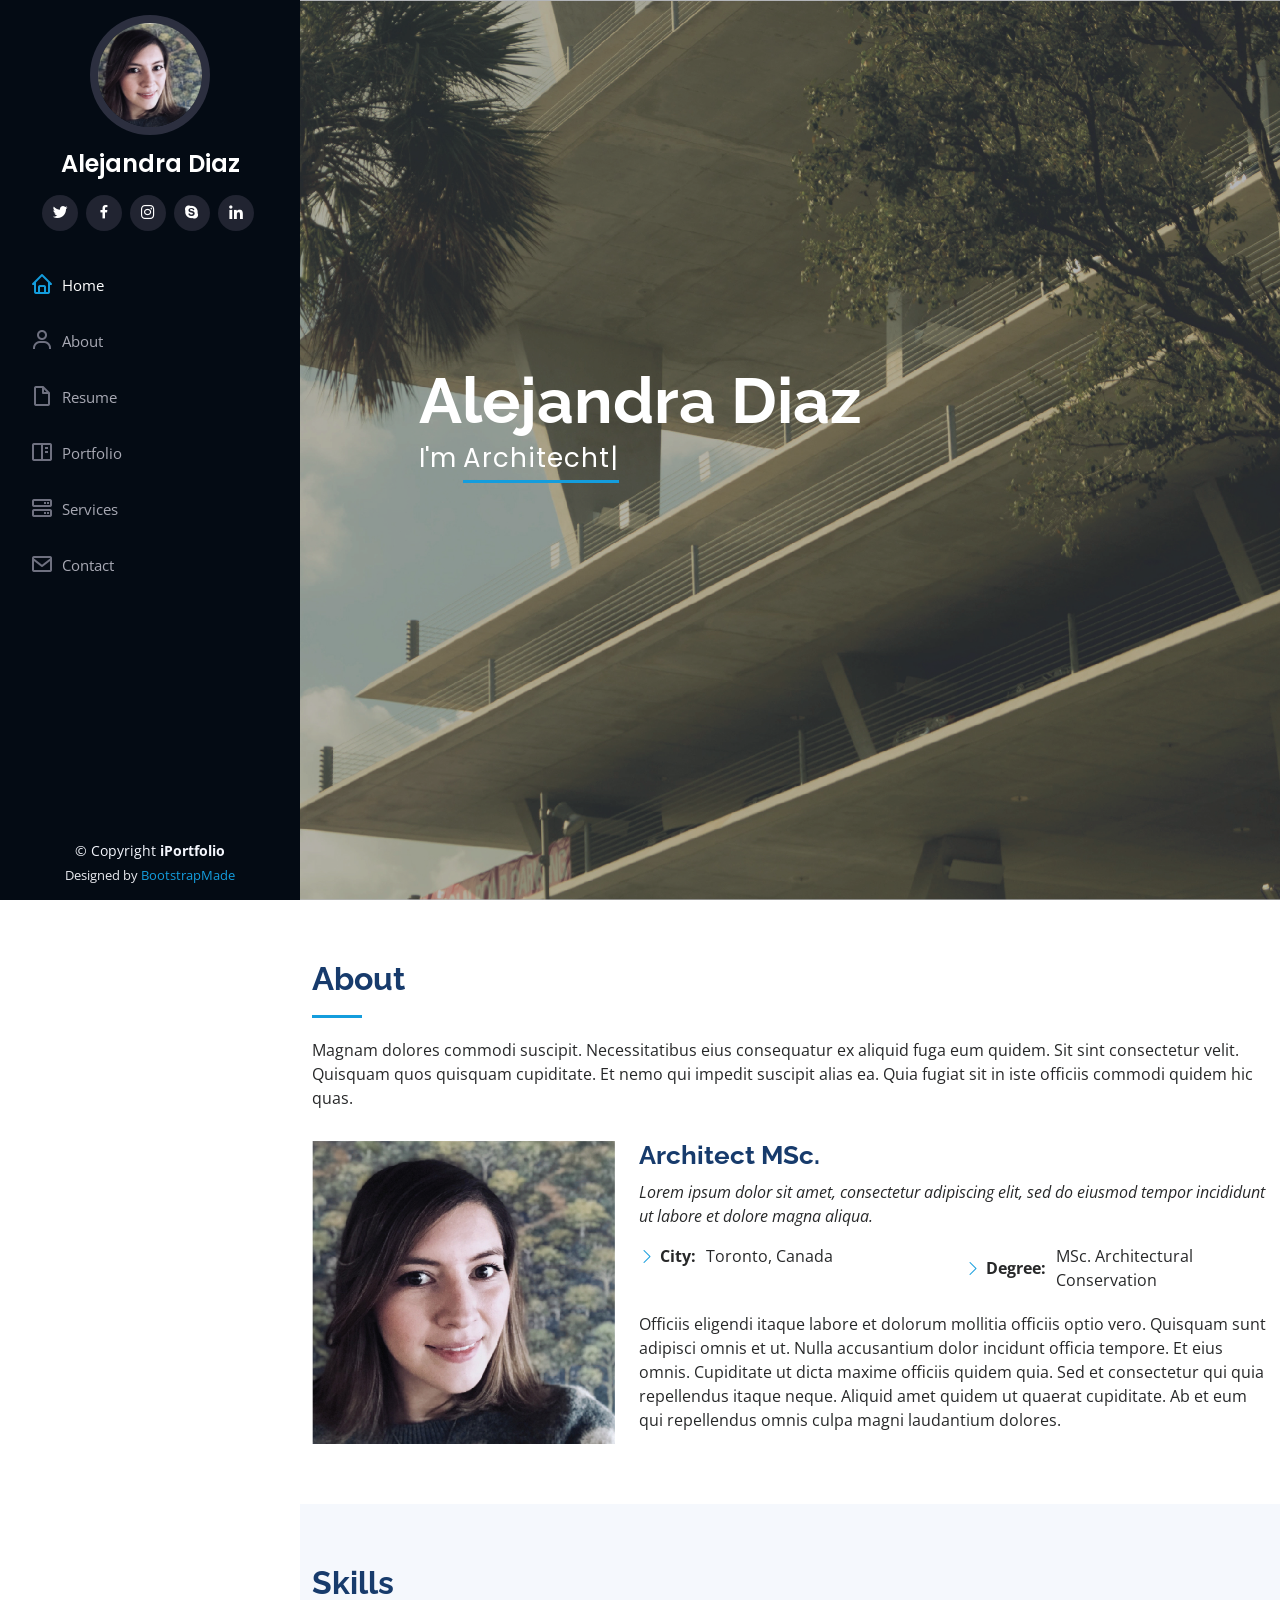
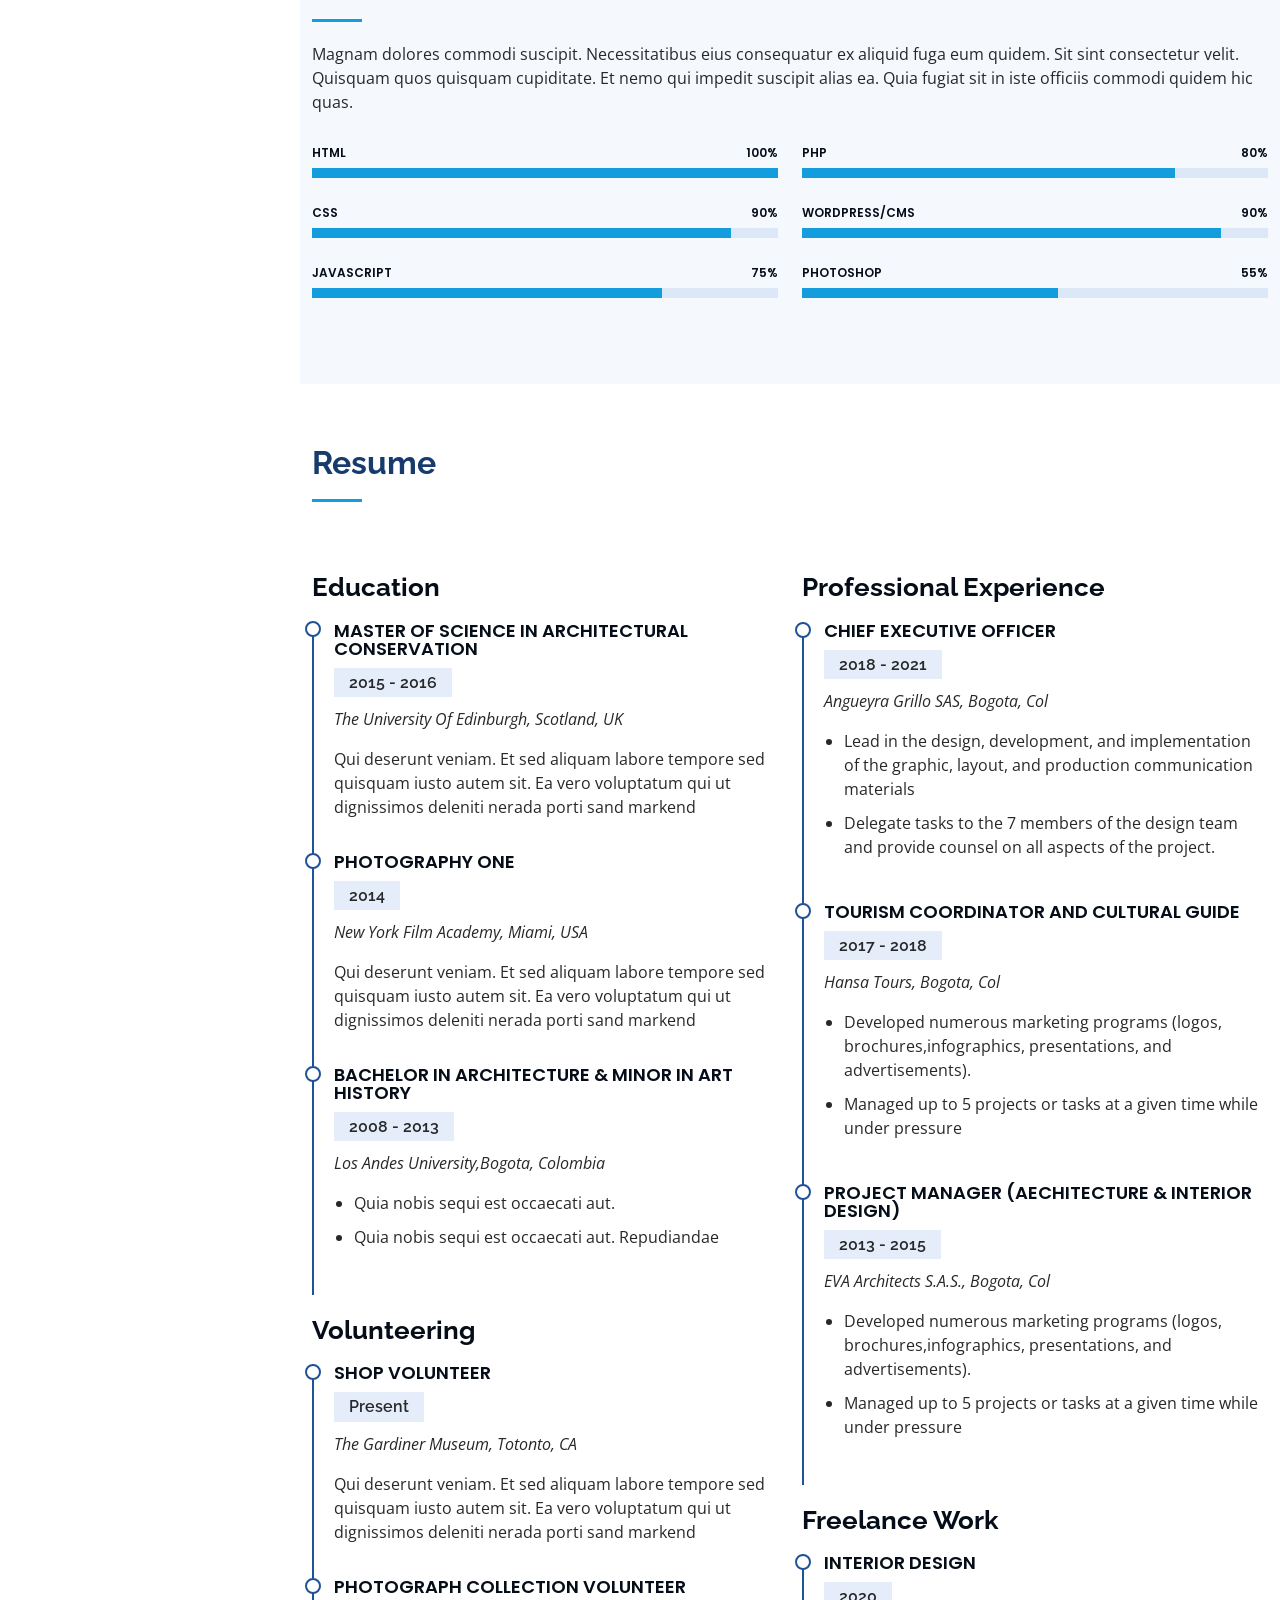
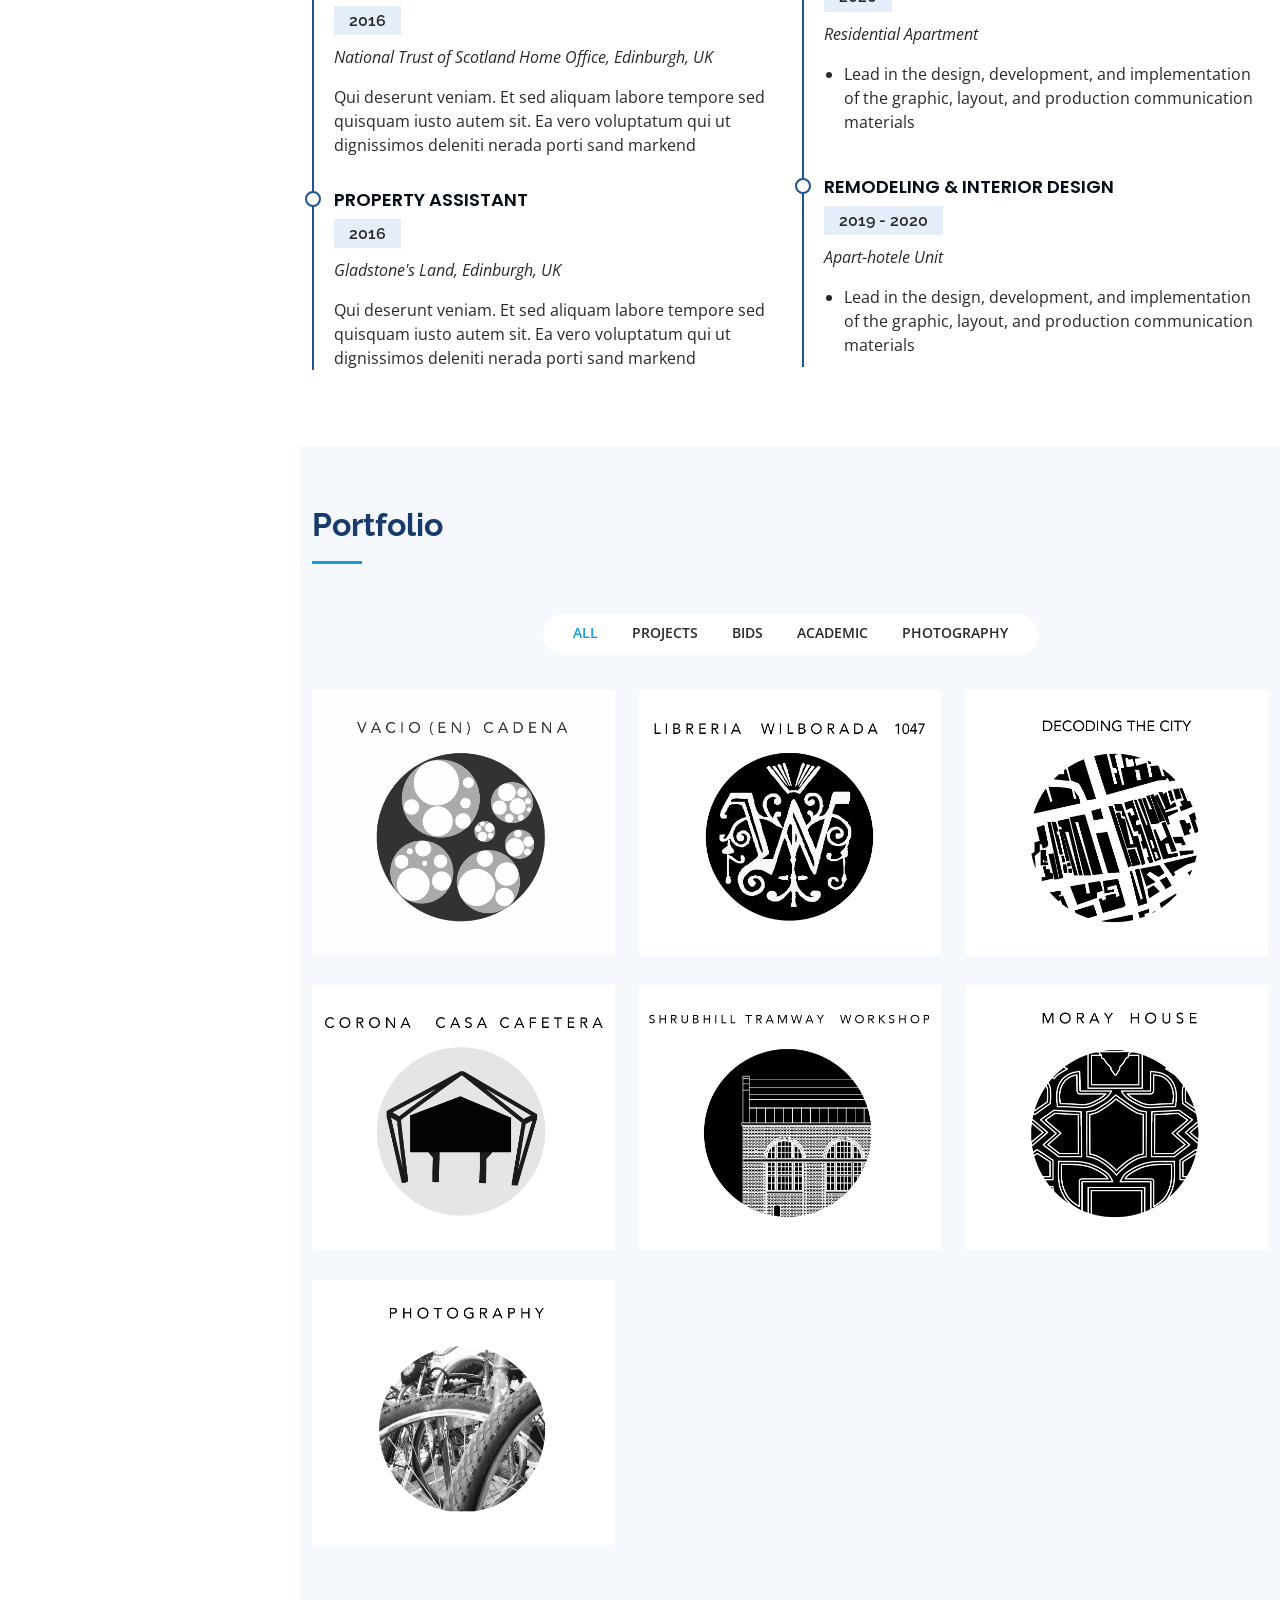
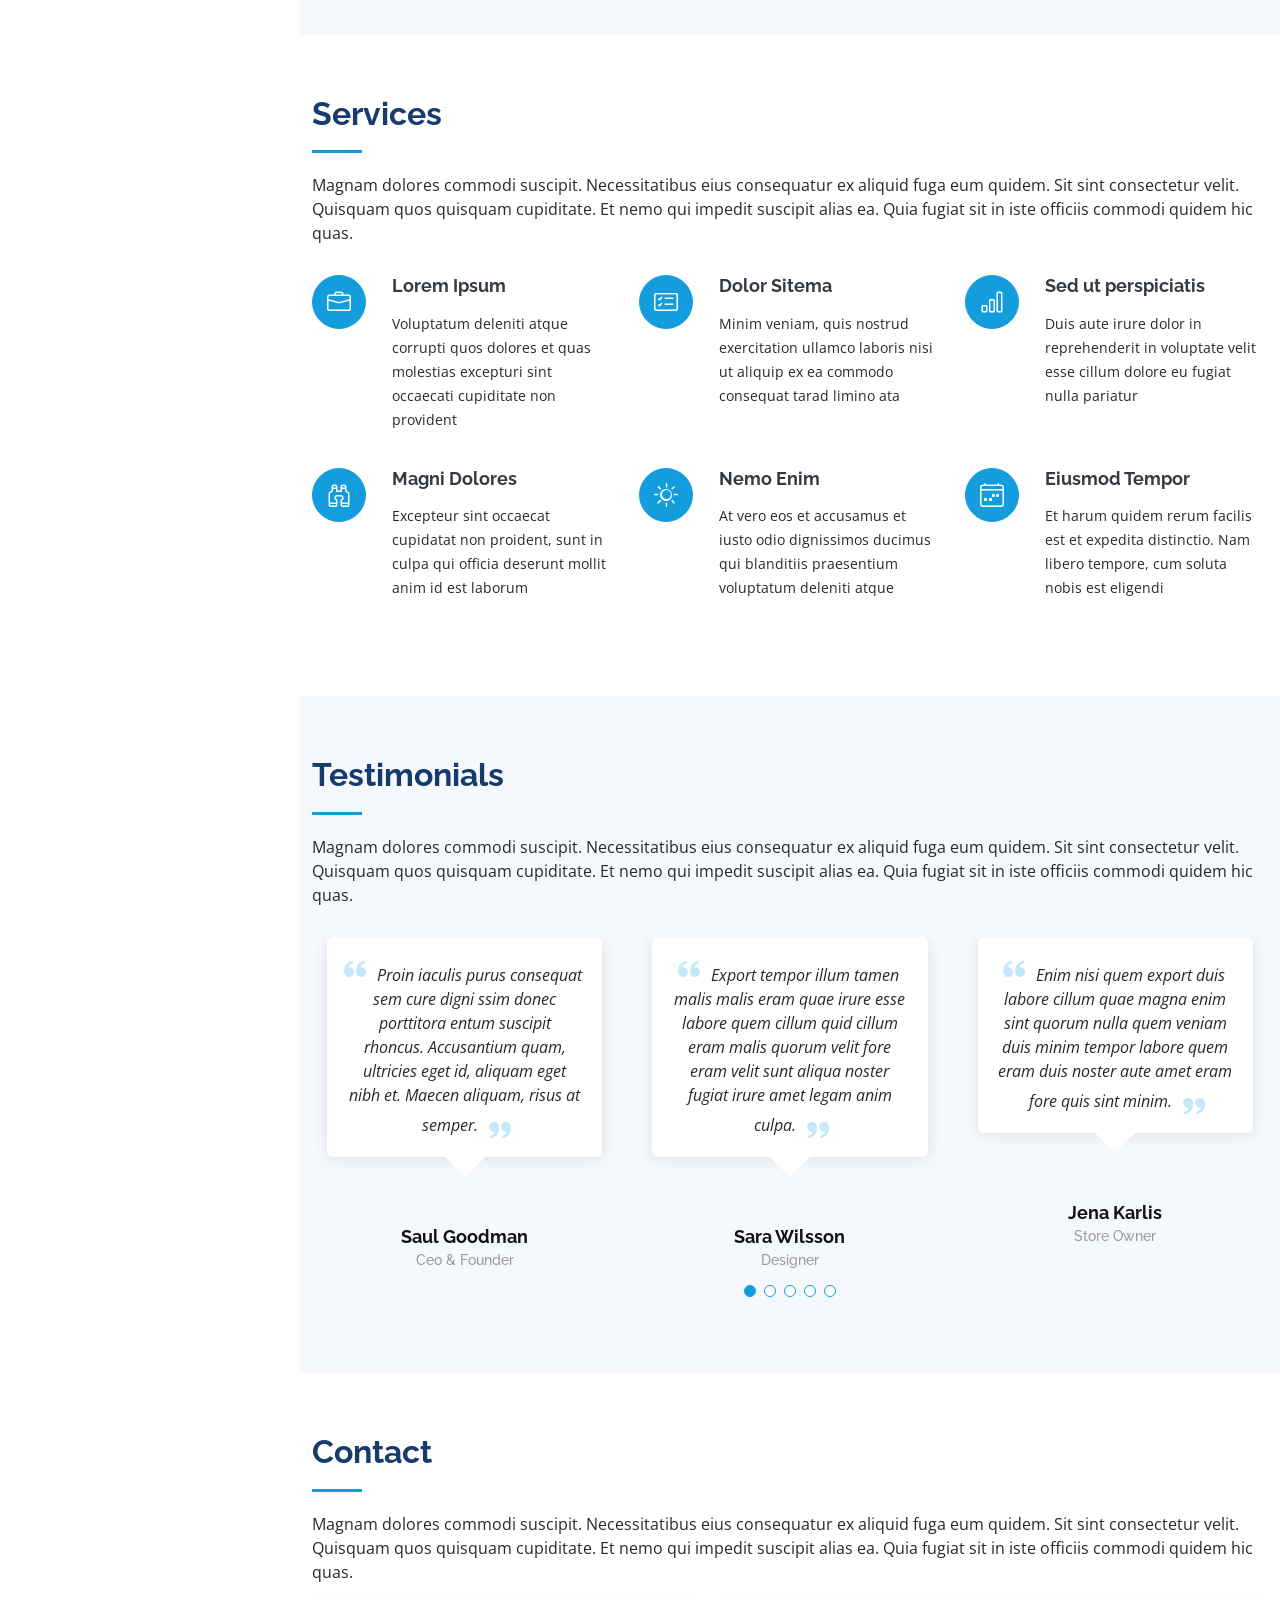
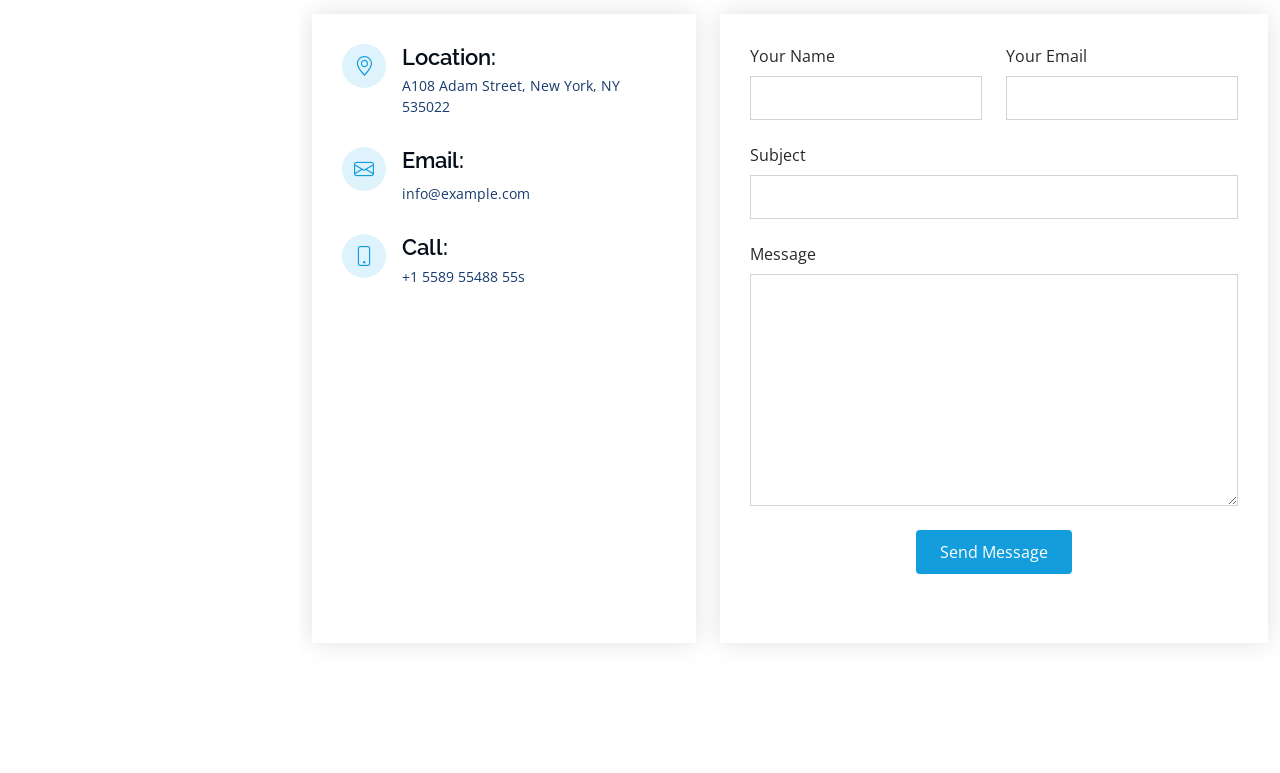
==== ale_portfolio/index.html @ be57e8fe "Initial commit" ====
<!DOCTYPE html>
<html lang="en">

<head>
  <meta charset="utf-8">
  <meta content="width=device-width, initial-scale=1.0" name="viewport">

  <title>iPortfolio Bootstrap Template - Index</title>
  <meta content="" name="description">
  <meta content="" name="keywords">

  <!-- Favicons -->
  <link href="assets/img/favicon.png" rel="icon">
  <link href="assets/img/apple-touch-icon.png" rel="apple-touch-icon">

  <!-- Google Fonts -->
  <link href="https://fonts.googleapis.com/css?family=Open+Sans:300,300i,400,400i,600,600i,700,700i|Raleway:300,300i,400,400i,500,500i,600,600i,700,700i|Poppins:300,300i,400,400i,500,500i,600,600i,700,700i" rel="stylesheet">

  <!-- Vendor CSS Files -->
  <link href="assets/vendor/aos/aos.css" rel="stylesheet">
  <link href="assets/vendor/bootstrap/css/bootstrap.min.css" rel="stylesheet">
  <link href="assets/vendor/bootstrap-icons/bootstrap-icons.css" rel="stylesheet">
  <link href="assets/vendor/boxicons/css/boxicons.min.css" rel="stylesheet">
  <link href="assets/vendor/glightbox/css/glightbox.min.css" rel="stylesheet">
  <link href="assets/vendor/swiper/swiper-bundle.min.css" rel="stylesheet">

  <!-- Template Main CSS File -->
  <link href="assets/css/style.css" rel="stylesheet">

  <!-- =======================================================
  * Template Name: iPortfolio - v3.8.1
  * Template URL: https://bootstrapmade.com/iportfolio-bootstrap-portfolio-websites-template/
  * Author: BootstrapMade.com
  * License: https://bootstrapmade.com/license/
  ======================================================== -->
</head>

<body>

  <!-- ======= Mobile nav toggle button ======= -->
  <i class="bi bi-list mobile-nav-toggle d-xl-none"></i>

  <!-- ======= Header ======= -->
  <header id="header">
    <div class="d-flex flex-column">

      <div class="profile">
        <img src="assets/img/profile-img.jpg" alt="" class="img-fluid rounded-circle">
        <h1 class="text-light"><a href="index.html">Alejandra Diaz</a></h1>
        <div class="social-links mt-3 text-center">
          <a href="#" class="twitter"><i class="bx bxl-twitter"></i></a>
          <a href="#" class="facebook"><i class="bx bxl-facebook"></i></a>
          <a href="#" class="instagram"><i class="bx bxl-instagram"></i></a>
          <a href="#" class="google-plus"><i class="bx bxl-skype"></i></a>
          <a href="#" class="linkedin"><i class="bx bxl-linkedin"></i></a>
        </div>
      </div>

      <nav id="navbar" class="nav-menu navbar">
        <ul>
          <li><a href="#hero" class="nav-link scrollto active"><i class="bx bx-home"></i> <span>Home</span></a></li>
          <li><a href="#about" class="nav-link scrollto"><i class="bx bx-user"></i> <span>About</span></a></li>
          <li><a href="#resume" class="nav-link scrollto"><i class="bx bx-file-blank"></i> <span>Resume</span></a></li>
          <li><a href="#portfolio" class="nav-link scrollto"><i class="bx bx-book-content"></i> <span>Portfolio</span></a></li>
          <li><a href="#services" class="nav-link scrollto"><i class="bx bx-server"></i> <span>Services</span></a></li>
          <li><a href="#contact" class="nav-link scrollto"><i class="bx bx-envelope"></i> <span>Contact</span></a></li>
        </ul>
      </nav><!-- .nav-menu -->
    </div>
  </header><!-- End Header -->

  <!-- ======= Hero Section ======= -->
  <section id="hero" class="d-flex flex-column justify-content-center align-items-center">
    <div class="hero-container" data-aos="fade-in">
      <h1>Alejandra Diaz</h1>
      <p>I'm <span class="typed" data-typed-items="Architecht, Designers, Freelancer, Photographer"></span></p>
    </div>
  </section><!-- End Hero -->

  <main id="main">

    <!-- ======= About Section ======= -->
    <section id="about" class="about">
      <div class="container">

        <div class="section-title">
          <h2>About</h2>
          <p>Magnam dolores commodi suscipit. Necessitatibus eius consequatur ex aliquid fuga eum quidem. Sit sint consectetur velit. Quisquam quos quisquam cupiditate. Et nemo qui impedit suscipit alias ea. Quia fugiat sit in iste officiis commodi quidem hic quas.</p>
        </div>

        <div class="row">
          <div class="col-lg-4" data-aos="fade-right">
            <img src="assets/img/profile-img.jpg" class="img-fluid" alt="">
          </div>
          <div class="col-lg-8 pt-4 pt-lg-0 content" data-aos="fade-left">
            <h3>Architect MSc.</h3>
            <p class="fst-italic">
              Lorem ipsum dolor sit amet, consectetur adipiscing elit, sed do eiusmod tempor incididunt ut labore et dolore
              magna aliqua.
            </p>
            <div class="row">
              <div class="col-lg-6">
                <ul>
                  <li><i class="bi bi-chevron-right"></i> <strong>City:</strong> <span>Toronto, Canada</span></li>
                </ul>
              </div>
              <div class="col-lg-6">
                <ul>
                  <li><i class="bi bi-chevron-right"></i> <strong>Degree:</strong> <span>MSc. Architectural Conservation</span></li>
                </ul>
              </div>
            </div>
            <p>
              Officiis eligendi itaque labore et dolorum mollitia officiis optio vero. Quisquam sunt adipisci omnis et ut. Nulla accusantium dolor incidunt officia tempore. Et eius omnis.
              Cupiditate ut dicta maxime officiis quidem quia. Sed et consectetur qui quia repellendus itaque neque. Aliquid amet quidem ut quaerat cupiditate. Ab et eum qui repellendus omnis culpa magni laudantium dolores.
            </p>
          </div>
        </div>

      </div>
    </section><!-- End About Section -->

    <!-- ======= Facts Section ======= -->
    <!-- <section id="facts" class="facts">
      <div class="container">

        <div class="section-title">
          <h2>Facts</h2>
          <p>Magnam dolores commodi suscipit. Necessitatibus eius consequatur ex aliquid fuga eum quidem. Sit sint consectetur velit. Quisquam quos quisquam cupiditate. Et nemo qui impedit suscipit alias ea. Quia fugiat sit in iste officiis commodi quidem hic quas.</p>
        </div>

        <div class="row no-gutters">

          <div class="col-lg-3 col-md-6 d-md-flex align-items-md-stretch" data-aos="fade-up">
            <div class="count-box">
              <i class="bi bi-emoji-smile"></i>
              <span data-purecounter-start="0" data-purecounter-end="232" data-purecounter-duration="1" class="purecounter"></span>
              <p><strong>Happy Clients</strong> consequuntur quae</p>
            </div>
          </div>

          <div class="col-lg-3 col-md-6 d-md-flex align-items-md-stretch" data-aos="fade-up" data-aos-delay="100">
            <div class="count-box">
              <i class="bi bi-journal-richtext"></i>
              <span data-purecounter-start="0" data-purecounter-end="521" data-purecounter-duration="1" class="purecounter"></span>
              <p><strong>Projects</strong> adipisci atque cum quia aut</p>
            </div>
          </div>

          <div class="col-lg-3 col-md-6 d-md-flex align-items-md-stretch" data-aos="fade-up" data-aos-delay="200">
            <div class="count-box">
              <i class="bi bi-headset"></i>
              <span data-purecounter-start="0" data-purecounter-end="1453" data-purecounter-duration="1" class="purecounter"></span>
              <p><strong>Hours Of Support</strong> aut commodi quaerat</p>
            </div>
          </div>

          <div class="col-lg-3 col-md-6 d-md-flex align-items-md-stretch" data-aos="fade-up" data-aos-delay="300">
            <div class="count-box">
              <i class="bi bi-people"></i>
              <span data-purecounter-start="0" data-purecounter-end="32" data-purecounter-duration="1" class="purecounter"></span>
              <p><strong>Hard Workers</strong> rerum asperiores dolor</p>
            </div>
          </div>

        </div>

      </div>
    </section> -->
    <!-- End Facts Section -->

    <!-- ======= Skills Section ======= -->
    <section id="skills" class="skills section-bg">
      <div class="container">

        <div class="section-title">
          <h2>Skills</h2>
          <p>Magnam dolores commodi suscipit. Necessitatibus eius consequatur ex aliquid fuga eum quidem. Sit sint consectetur velit. Quisquam quos quisquam cupiditate. Et nemo qui impedit suscipit alias ea. Quia fugiat sit in iste officiis commodi quidem hic quas.</p>
        </div>

        <div class="row skills-content">

          <div class="col-lg-6" data-aos="fade-up">

            <div class="progress">
              <span class="skill">HTML <i class="val">100%</i></span>
              <div class="progress-bar-wrap">
                <div class="progress-bar" role="progressbar" aria-valuenow="100" aria-valuemin="0" aria-valuemax="100"></div>
              </div>
            </div>

            <div class="progress">
              <span class="skill">CSS <i class="val">90%</i></span>
              <div class="progress-bar-wrap">
                <div class="progress-bar" role="progressbar" aria-valuenow="90" aria-valuemin="0" aria-valuemax="100"></div>
              </div>
            </div>

            <div class="progress">
              <span class="skill">JavaScript <i class="val">75%</i></span>
              <div class="progress-bar-wrap">
                <div class="progress-bar" role="progressbar" aria-valuenow="75" aria-valuemin="0" aria-valuemax="100"></div>
              </div>
            </div>

          </div>

          <div class="col-lg-6" data-aos="fade-up" data-aos-delay="100">

            <div class="progress">
              <span class="skill">PHP <i class="val">80%</i></span>
              <div class="progress-bar-wrap">
                <div class="progress-bar" role="progressbar" aria-valuenow="80" aria-valuemin="0" aria-valuemax="100"></div>
              </div>
            </div>

            <div class="progress">
              <span class="skill">WordPress/CMS <i class="val">90%</i></span>
              <div class="progress-bar-wrap">
                <div class="progress-bar" role="progressbar" aria-valuenow="90" aria-valuemin="0" aria-valuemax="100"></div>
              </div>
            </div>

            <div class="progress">
              <span class="skill">Photoshop <i class="val">55%</i></span>
              <div class="progress-bar-wrap">
                <div class="progress-bar" role="progressbar" aria-valuenow="55" aria-valuemin="0" aria-valuemax="100"></div>
              </div>
            </div>

          </div>

        </div>

      </div>
    </section><!-- End Skills Section -->

    <!-- ======= Resume Section ======= -->
    <section id="resume" class="resume">
      <div class="container">

        <div class="section-title">
          <h2>Resume</h2>
          <!-- <p>Magnam dolores commodi suscipit. Necessitatibus eius consequatur ex aliquid fuga eum quidem. Sit sint consectetur velit. Quisquam quos quisquam cupiditate. Et nemo qui impedit suscipit alias ea. Quia fugiat sit in iste officiis commodi quidem hic quas.</p> -->
        </div>

        <div class="row">
          <div class="col-lg-6" data-aos="fade-up">
            <!-- <h3 class="resume-title">Sumary</h3> -->
            <!-- <div class="resume-item pb-0">
              <h4>Alejandra Diaz</h4>
              <p><em>Innovative and deadline-driven Graphic Designer with 3+ years of experience designing and developing user-centered digital/print marketing material from initial concept to final, polished deliverable.</em></p>
              <ul>
                <li>Portland par 127,Orlando, FL</li>
                <li>(123) 456-7891</li>
                <li>alice.barkley@example.com</li>
              </ul>
            </div> -->

            <h3 class="resume-title">Education</h3>
            <div class="resume-item">
              <h4>Master of Science in Architectural Conservation</h4>
              <h5>2015 - 2016</h5>
              <p><em> The University Of Edinburgh, Scotland, UK</em></p>
              <p>Qui deserunt veniam. Et sed aliquam labore tempore sed quisquam iusto autem sit. Ea vero voluptatum qui ut dignissimos deleniti nerada porti sand markend</p>
            </div>
            <div class="resume-item">
              <h4>Photography One</h4>
              <h5>2014</h5>
              <p><em> New York Film Academy, Miami, USA</em></p>
              <p>Qui deserunt veniam. Et sed aliquam labore tempore sed quisquam iusto autem sit. Ea vero voluptatum qui ut dignissimos deleniti nerada porti sand markend</p>
            </div>
            <div class="resume-item">
              <h4>Bachelor in Architecture &amp; Minor in Art History</h4>
              <h5>2008 - 2013</h5>
              <p><em>Los Andes University,Bogota, Colombia</em></p>
              <ul>
                <li>Quia nobis sequi est occaecati aut. 
                  <li>Quia nobis sequi est occaecati aut. Repudiandae</li>
                </li>
              </ul>
              <p></p>
            </div>
            <h3 class="resume-title">Volunteering</h3>
            <div class="resume-item">
              <h4>Shop Volunteer</h4>
              <h5>Present</h5>
              <p><em> The Gardiner Museum, Totonto, CA</em></p>
              <p>Qui deserunt veniam. Et sed aliquam labore tempore sed quisquam iusto autem sit. Ea vero voluptatum qui ut dignissimos deleniti nerada porti sand markend</p>
            </div>
            <div class="resume-item">
              <h4>Photograph Collection Volunteer</h4>
              <h5>2016</h5>
              <p><em> National Trust of Scotland Home Office, Edinburgh, UK</em></p>
              <p>Qui deserunt veniam. Et sed aliquam labore tempore sed quisquam iusto autem sit. Ea vero voluptatum qui ut dignissimos deleniti nerada porti sand markend</p>
            </div>
            <div class="resume-item">
              <h4>Property Assistant</h4>
              <h5>2016</h5>
              <p><em> Gladstone's Land, Edinburgh, UK</em></p>
              <p>Qui deserunt veniam. Et sed aliquam labore tempore sed quisquam iusto autem sit. Ea vero voluptatum qui ut dignissimos deleniti nerada porti sand markend</p>
            </div>
          </div>
          <div class="col-lg-6" data-aos="fade-up" data-aos-delay="100">
            <h3 class="resume-title">Professional Experience</h3>
            <div class="resume-item">
              <h4>Chief Executive Officer</h4>
              <h5>2018 - 2021</h5>
              <p><em>Angueyra Grillo SAS, Bogota, Col </em></p>
              <ul>
                <li>Lead in the design, development, and implementation of the graphic, layout, and production communication materials</li>
                <li>Delegate tasks to the 7 members of the design team and provide counsel on all aspects of the project. </li>
                <!-- <li>Supervise the assessment of all graphic materials in order to ensure quality and accuracy of the design</li> -->
                <!-- <li>Oversee the efficient use of production project budgets ranging from $2,000 - $25,000</li> -->
              </ul>
            </div>
            <div class="resume-item">
              <h4>Tourism coordinator and cultural guide</h4>
              <h5>2017 - 2018</h5>
              <p><em>Hansa Tours, Bogota, Col</em></p>
              <ul>
                <li>Developed numerous marketing programs (logos, brochures,infographics, presentations, and advertisements).</li>
                <li>Managed up to 5 projects or tasks at a given time while under pressure</li>
                <!-- <li>Recommended and consulted with clients on the most appropriate graphic design</li> -->
                <!-- <li>Created 4+ design presentations and proposals a month for clients and account managers</li> -->
              </ul>
            </div>
            <div class="resume-item">
              <h4>Project Manager (Aechitecture & Interior Design)</h4>
              <h5>2013 - 2015</h5>
              <p><em>EVA Architects S.A.S., Bogota, Col</em></p>
              <ul>
                <li>Developed numerous marketing programs (logos, brochures,infographics, presentations, and advertisements).</li>
                <li>Managed up to 5 projects or tasks at a given time while under pressure</li>
                <!-- <li>Recommended and consulted with clients on the most appropriate graphic design</li> -->
                <!-- <li>Created 4+ design presentations and proposals a month for clients and account managers</li> -->
              </ul>
            </div>
            <h3 class="resume-title">Freelance Work</h3>
            <div class="resume-item">
              <h4>Interior Design</h4>
              <h5>2020</h5>
              <p><em> Residential Apartment</em></p>
              <ul>
                <li>Lead in the design, development, and implementation of the graphic, layout, and production communication materials</li>
                <!-- <li>Delegate tasks to the 7 members of the design team and provide counsel on all aspects of the project. </li> -->
                <!-- <li>Supervise the assessment of all graphic materials in order to ensure quality and accuracy of the design</li> -->
                <!-- <li>Oversee the efficient use of production project budgets ranging from $2,000 - $25,000</li> -->
              </ul>
            </div>
            <div class="resume-item">
              <h4> Remodeling & Interior Design</h4>
              <h5>2019 - 2020</h5>
              <p><em> Apart-hotele Unit</em></p>
              <ul>
                <li>Lead in the design, development, and implementation of the graphic, layout, and production communication materials</li>
                <!-- <li>Delegate tasks to the 7 members of the design team and provide counsel on all aspects of the project. </li> -->
                <!-- <li>Supervise the assessment of all graphic materials in order to ensure quality and accuracy of the design</li> -->
                <!-- <li>Oversee the efficient use of production project budgets ranging from $2,000 - $25,000</li> -->
              </ul>
            </div>
            
          </div>
        </div>

      </div>
    </section><!-- End Resume Section -->

    <!-- ======= Portfolio Section ======= -->
    <section id="portfolio" class="portfolio section-bg">
      <div class="container">

        <div class="section-title">
          <h2>Portfolio</h2>
          <!-- <p>Magnam dolores commodi suscipit. Necessitatibus eius consequatur ex aliquid fuga eum quidem. Sit sint consectetur velit. Quisquam quos quisquam cupiditate. Et nemo qui impedit suscipit alias ea. Quia fugiat sit in iste officiis commodi quidem hic quas.</p> -->
        </div>

        <div class="row" data-aos="fade-up">
          <div class="col-lg-12 d-flex justify-content-center">
            <ul id="portfolio-flters">
              <li data-filter="*" class="filter-active">All</li>
              <li data-filter=".filter-projects">Projects</li>
              <li data-filter=".filter-card">Bids</li>
              <li data-filter=".filter-web">Academic</li>
              <li data-filter=".filter-photo">Photography</li>
            </ul>
          </div>
        </div>

        <div class="row portfolio-container" data-aos="fade-up" data-aos-delay="100">

          <div class="col-lg-4 col-md-6 portfolio-item filter-web">
            <div class="portfolio-wrap">
              <img src="assets/img/portfolio/portfolio-1.jpg" class="img-fluid" alt="">
              <div class="portfolio-links">
                <a href="assets/img/portfolio/portfolio-1.jpg" data-gallery="portfolioGallery" class="portfolio-lightbox" title="App 1"><i class="bx bx-plus"></i></a>
                <a href="portfolio-details.html" title="More Details"><i class="bx bx-link"></i></a>
              </div>
            </div>
          </div>

          <div class="col-lg-4 col-md-6 portfolio-item filter-projects">
            <div class="portfolio-wrap">
              <img src="assets/img/portfolio/portfolio-2.jpg" class="img-fluid" alt="">
              <div class="portfolio-links">
                <a href="assets/img/portfolio/portfolio-2.jpg" data-gallery="portfolioGallery" class="portfolio-lightbox" title="Web 3"><i class="bx bx-plus"></i></a>
                <a href="portfolio-details.html" title="More Details"><i class="bx bx-link"></i></a>
              </div>
            </div>
          </div>

          <div class="col-lg-4 col-md-6 portfolio-item filter-web">
            <div class="portfolio-wrap">
              <img src="assets/img/portfolio/portfolio-3.jpg" class="img-fluid" alt="">
              <div class="portfolio-links">
                <a href="assets/img/portfolio/portfolio-3.jpg" data-gallery="portfolioGallery" class="portfolio-lightbox" title="App 2"><i class="bx bx-plus"></i></a>
                <a href="portfolio-details.html" title="More Details"><i class="bx bx-link"></i></a>
              </div>
            </div>
          </div>

          <div class="col-lg-4 col-md-6 portfolio-item filter-card">
            <div class="portfolio-wrap">
              <img src="assets/img/portfolio/portfolio-4.jpg" class="img-fluid" alt="">
              <div class="portfolio-links">
                <a href="assets/img/portfolio/portfolio-4.jpg" data-gallery="portfolioGallery" class="portfolio-lightbox" title="Card 2"><i class="bx bx-plus"></i></a>
                <a href="portfolio-details.html" title="More Details"><i class="bx bx-link"></i></a>
              </div>
            </div>
          </div>

          <div class="col-lg-4 col-md-6 portfolio-item filter-web">
            <div class="portfolio-wrap">
              <img src="assets/img/portfolio/portfolio-5.jpg" class="img-fluid" alt="">
              <div class="portfolio-links">
                <a href="assets/img/portfolio/portfolio-5.jpg" data-gallery="portfolioGallery" class="portfolio-lightbox" title="Web 2"><i class="bx bx-plus"></i></a>
                <a href="portfolio-details.html" title="More Details"><i class="bx bx-link"></i></a>
              </div>
            </div>
          </div>

          <div class="col-lg-4 col-md-6 portfolio-item filter-web">
            <div class="portfolio-wrap">
              <img src="assets/img/portfolio/portfolio-6.jpg" class="img-fluid" alt="">
              <div class="portfolio-links">
                <a href="assets/img/portfolio/portfolio-6.jpg" data-gallery="portfolioGallery" class="portfolio-lightbox" title="App 3"><i class="bx bx-plus"></i></a>
                <a href="portfolio-details.html" title="More Details"><i class="bx bx-link"></i></a>
              </div>
            </div>
          </div>

          <div class="col-lg-4 col-md-6 portfolio-item filter-photo">
            <div class="portfolio-wrap">
              <img src="assets/img/portfolio/portfolio-7.jpg" class="img-fluid" alt="">
              <div class="portfolio-links">
                <a href="assets/img/portfolio/portfolio-7.jpg" data-gallery="portfolioGallery" class="portfolio-lightbox" title="Card 1"><i class="bx bx-plus"></i></a>
                <a href="portfolio-details.html" title="More Details"><i class="bx bx-link"></i></a>
              </div>
            </div>
          </div>

          <!-- <div class="col-lg-4 col-md-6 portfolio-item filter-card">
            <div class="portfolio-wrap">
              <img src="assets/img/portfolio/portfolio-8.jpg" class="img-fluid" alt="">
              <div class="portfolio-links">
                <a href="assets/img/portfolio/portfolio-8.jpg" data-gallery="portfolioGallery" class="portfolio-lightbox" title="Card 3"><i class="bx bx-plus"></i></a>
                <a href="portfolio-details.html" title="More Details"><i class="bx bx-link"></i></a>
              </div>
            </div>
          </div> -->

          <!-- <div class="col-lg-4 col-md-6 portfolio-item filter-web">
            <div class="portfolio-wrap">
              <img src="assets/img/portfolio/portfolio-9.jpg" class="img-fluid" alt="">
              <div class="portfolio-links">
                <a href="assets/img/portfolio/portfolio-9.jpg" data-gallery="portfolioGallery" class="portfolio-lightbox" title="Web 3"><i class="bx bx-plus"></i></a>
                <a href="portfolio-details.html" title="More Details"><i class="bx bx-link"></i></a>
              </div>
            </div>
          </div> -->

        </div>

      </div>
    </section><!-- End Portfolio Section -->

    <!-- ======= Services Section ======= -->
    <section id="services" class="services">
      <div class="container">

        <div class="section-title">
          <h2>Services</h2>
          <p>Magnam dolores commodi suscipit. Necessitatibus eius consequatur ex aliquid fuga eum quidem. Sit sint consectetur velit. Quisquam quos quisquam cupiditate. Et nemo qui impedit suscipit alias ea. Quia fugiat sit in iste officiis commodi quidem hic quas.</p>
        </div>

        <div class="row">
          <div class="col-lg-4 col-md-6 icon-box" data-aos="fade-up">
            <div class="icon"><i class="bi bi-briefcase"></i></div>
            <h4 class="title"><a href="">Lorem Ipsum</a></h4>
            <p class="description">Voluptatum deleniti atque corrupti quos dolores et quas molestias excepturi sint occaecati cupiditate non provident</p>
          </div>
          <div class="col-lg-4 col-md-6 icon-box" data-aos="fade-up" data-aos-delay="100">
            <div class="icon"><i class="bi bi-card-checklist"></i></div>
            <h4 class="title"><a href="">Dolor Sitema</a></h4>
            <p class="description">Minim veniam, quis nostrud exercitation ullamco laboris nisi ut aliquip ex ea commodo consequat tarad limino ata</p>
          </div>
          <div class="col-lg-4 col-md-6 icon-box" data-aos="fade-up" data-aos-delay="200">
            <div class="icon"><i class="bi bi-bar-chart"></i></div>
            <h4 class="title"><a href="">Sed ut perspiciatis</a></h4>
            <p class="description">Duis aute irure dolor in reprehenderit in voluptate velit esse cillum dolore eu fugiat nulla pariatur</p>
          </div>
          <div class="col-lg-4 col-md-6 icon-box" data-aos="fade-up" data-aos-delay="300">
            <div class="icon"><i class="bi bi-binoculars"></i></div>
            <h4 class="title"><a href="">Magni Dolores</a></h4>
            <p class="description">Excepteur sint occaecat cupidatat non proident, sunt in culpa qui officia deserunt mollit anim id est laborum</p>
          </div>
          <div class="col-lg-4 col-md-6 icon-box" data-aos="fade-up" data-aos-delay="400">
            <div class="icon"><i class="bi bi-brightness-high"></i></div>
            <h4 class="title"><a href="">Nemo Enim</a></h4>
            <p class="description">At vero eos et accusamus et iusto odio dignissimos ducimus qui blanditiis praesentium voluptatum deleniti atque</p>
          </div>
          <div class="col-lg-4 col-md-6 icon-box" data-aos="fade-up" data-aos-delay="500">
            <div class="icon"><i class="bi bi-calendar4-week"></i></div>
            <h4 class="title"><a href="">Eiusmod Tempor</a></h4>
            <p class="description">Et harum quidem rerum facilis est et expedita distinctio. Nam libero tempore, cum soluta nobis est eligendi</p>
          </div>
        </div>

      </div>
    </section><!-- End Services Section -->

    <!-- ======= Testimonials Section ======= -->
    <section id="testimonials" class="testimonials section-bg">
      <div class="container">

        <div class="section-title">
          <h2>Testimonials</h2>
          <p>Magnam dolores commodi suscipit. Necessitatibus eius consequatur ex aliquid fuga eum quidem. Sit sint consectetur velit. Quisquam quos quisquam cupiditate. Et nemo qui impedit suscipit alias ea. Quia fugiat sit in iste officiis commodi quidem hic quas.</p>
        </div>

        <div class="testimonials-slider swiper" data-aos="fade-up" data-aos-delay="100">
          <div class="swiper-wrapper">

            <div class="swiper-slide">
              <div class="testimonial-item" data-aos="fade-up">
                <p>
                  <i class="bx bxs-quote-alt-left quote-icon-left"></i>
                  Proin iaculis purus consequat sem cure digni ssim donec porttitora entum suscipit rhoncus. Accusantium quam, ultricies eget id, aliquam eget nibh et. Maecen aliquam, risus at semper.
                  <i class="bx bxs-quote-alt-right quote-icon-right"></i>
                </p>
                <img src="assets/img/testimonials/testimonials-1.jpg" class="testimonial-img" alt="">
                <h3>Saul Goodman</h3>
                <h4>Ceo &amp; Founder</h4>
              </div>
            </div><!-- End testimonial item -->

            <div class="swiper-slide">
              <div class="testimonial-item" data-aos="fade-up" data-aos-delay="100">
                <p>
                  <i class="bx bxs-quote-alt-left quote-icon-left"></i>
                  Export tempor illum tamen malis malis eram quae irure esse labore quem cillum quid cillum eram malis quorum velit fore eram velit sunt aliqua noster fugiat irure amet legam anim culpa.
                  <i class="bx bxs-quote-alt-right quote-icon-right"></i>
                </p>
                <img src="assets/img/testimonials/testimonials-2.jpg" class="testimonial-img" alt="">
                <h3>Sara Wilsson</h3>
                <h4>Designer</h4>
              </div>
            </div><!-- End testimonial item -->

            <div class="swiper-slide">
              <div class="testimonial-item" data-aos="fade-up" data-aos-delay="200">
                <p>
                  <i class="bx bxs-quote-alt-left quote-icon-left"></i>
                  Enim nisi quem export duis labore cillum quae magna enim sint quorum nulla quem veniam duis minim tempor labore quem eram duis noster aute amet eram fore quis sint minim.
                  <i class="bx bxs-quote-alt-right quote-icon-right"></i>
                </p>
                <img src="assets/img/testimonials/testimonials-3.jpg" class="testimonial-img" alt="">
                <h3>Jena Karlis</h3>
                <h4>Store Owner</h4>
              </div>
            </div><!-- End testimonial item -->

            <div class="swiper-slide">
              <div class="testimonial-item" data-aos="fade-up" data-aos-delay="300">
                <p>
                  <i class="bx bxs-quote-alt-left quote-icon-left"></i>
                  Fugiat enim eram quae cillum dolore dolor amet nulla culpa multos export minim fugiat minim velit minim dolor enim duis veniam ipsum anim magna sunt elit fore quem dolore labore illum veniam.
                  <i class="bx bxs-quote-alt-right quote-icon-right"></i>
                </p>
                <img src="assets/img/testimonials/testimonials-4.jpg" class="testimonial-img" alt="">
                <h3>Matt Brandon</h3>
                <h4>Freelancer</h4>
              </div>
            </div><!-- End testimonial item -->

            <div class="swiper-slide">
              <div class="testimonial-item" data-aos="fade-up" data-aos-delay="400">
                <p>
                  <i class="bx bxs-quote-alt-left quote-icon-left"></i>
                  Quis quorum aliqua sint quem legam fore sunt eram irure aliqua veniam tempor noster veniam enim culpa labore duis sunt culpa nulla illum cillum fugiat legam esse veniam culpa fore nisi cillum quid.
                  <i class="bx bxs-quote-alt-right quote-icon-right"></i>
                </p>
                <img src="assets/img/testimonials/testimonials-5.jpg" class="testimonial-img" alt="">
                <h3>John Larson</h3>
                <h4>Entrepreneur</h4>
              </div>
            </div><!-- End testimonial item -->

          </div>
          <div class="swiper-pagination"></div>
        </div>

      </div>
    </section><!-- End Testimonials Section -->

    <!-- ======= Contact Section ======= -->
    <section id="contact" class="contact">
      <div class="container">

        <div class="section-title">
          <h2>Contact</h2>
          <p>Magnam dolores commodi suscipit. Necessitatibus eius consequatur ex aliquid fuga eum quidem. Sit sint consectetur velit. Quisquam quos quisquam cupiditate. Et nemo qui impedit suscipit alias ea. Quia fugiat sit in iste officiis commodi quidem hic quas.</p>
        </div>

        <div class="row" data-aos="fade-in">

          <div class="col-lg-5 d-flex align-items-stretch">
            <div class="info">
              <div class="address">
                <i class="bi bi-geo-alt"></i>
                <h4>Location:</h4>
                <p>A108 Adam Street, New York, NY 535022</p>
              </div>

              <div class="email">
                <i class="bi bi-envelope"></i>
                <h4>Email:</h4>
                <p>info@example.com</p>
              </div>

              <div class="phone">
                <i class="bi bi-phone"></i>
                <h4>Call:</h4>
                <p>+1 5589 55488 55s</p>
              </div>

              <iframe src="https://www.google.com/maps/embed?pb=!1m14!1m8!1m3!1d12097.433213460943!2d-74.0062269!3d40.7101282!3m2!1i1024!2i768!4f13.1!3m3!1m2!1s0x0%3A0xb89d1fe6bc499443!2sDowntown+Conference+Center!5e0!3m2!1smk!2sbg!4v1539943755621" frameborder="0" style="border:0; width: 100%; height: 290px;" allowfullscreen></iframe>
            </div>

          </div>

          <div class="col-lg-7 mt-5 mt-lg-0 d-flex align-items-stretch">
            <form action="forms/contact.php" method="post" role="form" class="php-email-form">
              <div class="row">
                <div class="form-group col-md-6">
                  <label for="name">Your Name</label>
                  <input type="text" name="name" class="form-control" id="name" required>
                </div>
                <div class="form-group col-md-6">
                  <label for="name">Your Email</label>
                  <input type="email" class="form-control" name="email" id="email" required>
                </div>
              </div>
              <div class="form-group">
                <label for="name">Subject</label>
                <input type="text" class="form-control" name="subject" id="subject" required>
              </div>
              <div class="form-group">
                <label for="name">Message</label>
                <textarea class="form-control" name="message" rows="10" required></textarea>
              </div>
              <div class="my-3">
                <div class="loading">Loading</div>
                <div class="error-message"></div>
                <div class="sent-message">Your message has been sent. Thank you!</div>
              </div>
              <div class="text-center"><button type="submit">Send Message</button></div>
            </form>
          </div>

        </div>

      </div>
    </section><!-- End Contact Section -->

  </main><!-- End #main -->

  <!-- ======= Footer ======= -->
  <footer id="footer">
    <div class="container">
      <div class="copyright">
        &copy; Copyright <strong><span>iPortfolio</span></strong>
      </div>
      <div class="credits">
        <!-- All the links in the footer should remain intact. -->
        <!-- You can delete the links only if you purchased the pro version. -->
        <!-- Licensing information: https://bootstrapmade.com/license/ -->
        <!-- Purchase the pro version with working PHP/AJAX contact form: https://bootstrapmade.com/iportfolio-bootstrap-portfolio-websites-template/ -->
        Designed by <a href="https://bootstrapmade.com/">BootstrapMade</a>
      </div>
    </div>
  </footer><!-- End  Footer -->

  <a href="#" class="back-to-top d-flex align-items-center justify-content-center"><i class="bi bi-arrow-up-short"></i></a>

  <!-- Vendor JS Files -->
  <script src="assets/vendor/purecounter/purecounter_vanilla.js"></script>
  <script src="assets/vendor/aos/aos.js"></script>
  <script src="assets/vendor/bootstrap/js/bootstrap.bundle.min.js"></script>
  <script src="assets/vendor/glightbox/js/glightbox.min.js"></script>
  <script src="assets/vendor/isotope-layout/isotope.pkgd.min.js"></script>
  <script src="assets/vendor/swiper/swiper-bundle.min.js"></script>
  <script src="assets/vendor/typed.js/typed.min.js"></script>
  <script src="assets/vendor/waypoints/noframework.waypoints.js"></script>
  <script src="assets/vendor/php-email-form/validate.js"></script>

  <!-- Template Main JS File -->
  <script src="assets/js/main.js"></script>

</body>

</html>
---- ale_portfolio/assets/css/style.css ----
/**
* Template Name: iPortfolio - v3.8.1
* Template URL: https://bootstrapmade.com/iportfolio-bootstrap-portfolio-websites-template/
* Author: BootstrapMade.com
* License: https://bootstrapmade.com/license/
*/

/*--------------------------------------------------------------
# General
--------------------------------------------------------------*/
body {
  font-family: "Open Sans", sans-serif;
  color: #272829;
}

a {
  color: #149ddd;
  text-decoration: none;
}

a:hover {
  color: #37b3ed;
  text-decoration: none;
}

h1,
h2,
h3,
h4,
h5,
h6 {
  font-family: "Raleway", sans-serif;
}

/*--------------------------------------------------------------
# Back to top button
--------------------------------------------------------------*/
.back-to-top {
  position: fixed;
  visibility: hidden;
  opacity: 0;
  right: 15px;
  bottom: 15px;
  z-index: 996;
  background: #149ddd;
  width: 40px;
  height: 40px;
  border-radius: 50px;
  transition: all 0.4s;
}

.back-to-top i {
  font-size: 28px;
  color: #fff;
  line-height: 0;
}

.back-to-top:hover {
  background: #2eafec;
  color: #fff;
}

.back-to-top.active {
  visibility: visible;
  opacity: 1;
}

/*--------------------------------------------------------------
# Header
--------------------------------------------------------------*/
#header {
  position: fixed;
  top: 0;
  left: 0;
  bottom: 0;
  width: 300px;
  transition: all ease-in-out 0.5s;
  z-index: 9997;
  transition: all 0.5s;
  padding: 0 15px;
  background: #040b14;
  overflow-y: auto;
}

#header .profile img {
  margin: 15px auto;
  display: block;
  width: 120px;
  border: 8px solid #2c2f3f;
}

#header .profile h1 {
  font-size: 24px;
  margin: 0;
  padding: 0;
  font-weight: 600;
  -moz-text-align-last: center;
  text-align-last: center;
  font-family: "Poppins", sans-serif;
}

#header .profile h1 a,
#header .profile h1 a:hover {
  color: #fff;
  text-decoration: none;
}

#header .profile .social-links a {
  font-size: 18px;
  display: inline-block;
  background: #212431;
  color: #fff;
  line-height: 1;
  padding: 8px 0;
  margin-right: 4px;
  border-radius: 50%;
  text-align: center;
  width: 36px;
  height: 36px;
  transition: 0.3s;
}

#header .profile .social-links a:hover {
  background: #149ddd;
  color: #fff;
  text-decoration: none;
}

#main {
  margin-left: 300px;
}

@media (max-width: 1199px) {
  #header {
    left: -300px;
  }

  #main {
    margin-left: 0;
  }
}

/*--------------------------------------------------------------
# Navigation Menu
--------------------------------------------------------------*/
/* Desktop Navigation */
.nav-menu {
  padding: 30px 0 0 0;
}

.nav-menu * {
  margin: 0;
  padding: 0;
  list-style: none;
}

.nav-menu>ul>li {
  position: relative;
  white-space: nowrap;
}

.nav-menu a,
.nav-menu a:focus {
  display: flex;
  align-items: center;
  color: #a8a9b4;
  padding: 12px 15px;
  margin-bottom: 8px;
  transition: 0.3s;
  font-size: 15px;
}

.nav-menu a i,
.nav-menu a:focus i {
  font-size: 24px;
  padding-right: 8px;
  color: #6f7180;
}

.nav-menu a:hover,
.nav-menu .active,
.nav-menu .active:focus,
.nav-menu li:hover>a {
  text-decoration: none;
  color: #fff;
}

.nav-menu a:hover i,
.nav-menu .active i,
.nav-menu .active:focus i,
.nav-menu li:hover>a i {
  color: #149ddd;
}

/* Mobile Navigation */
.mobile-nav-toggle {
  position: fixed;
  right: 15px;
  top: 15px;
  z-index: 9998;
  border: 0;
  font-size: 24px;
  transition: all 0.4s;
  outline: none !important;
  background-color: #149ddd;
  color: #fff;
  width: 40px;
  height: 40px;
  display: inline-flex;
  align-items: center;
  justify-content: center;
  line-height: 0;
  border-radius: 50px;
  cursor: pointer;
}

.mobile-nav-active {
  overflow: hidden;
}

.mobile-nav-active #header {
  left: 0;
}

/*--------------------------------------------------------------
# Hero Section
--------------------------------------------------------------*/
#hero {
  width: 100%;
  height: 100vh;
  background: url("../img/hero-bg.jpg") top center;
  background-size: cover;
}

#hero:before {
  content: "";
  background: rgba(5, 13, 24, 0.3);
  position: absolute;
  bottom: 0;
  top: 0;
  left: 0;
  right: 0;
  z-index: 1;
}

#hero .hero-container {
  position: relative;
  z-index: 2;
  min-width: 300px;
}

#hero h1 {
  margin: 0 0 10px 0;
  font-size: 64px;
  font-weight: 700;
  line-height: 56px;
  color: #fff;
}

#hero p {
  color: #fff;
  margin-bottom: 50px;
  font-size: 26px;
  font-family: "Poppins", sans-serif;
}

#hero p span {
  color: #fff;
  padding-bottom: 4px;
  letter-spacing: 1px;
  border-bottom: 3px solid #149ddd;
}

@media (min-width: 1024px) {
  #hero {
    background-attachment: fixed;
  }
}

@media (max-width: 768px) {
  #hero h1 {
    font-size: 28px;
    line-height: 36px;
  }

  #hero h2 {
    font-size: 18px;
    line-height: 24px;
    margin-bottom: 30px;
  }
}

/*--------------------------------------------------------------
# Sections General
--------------------------------------------------------------*/
section {
  padding: 60px 0;
  overflow: hidden;
}

.section-bg {
  background: #f5f8fd;
}

.section-title {
  padding-bottom: 30px;
}

.section-title h2 {
  font-size: 32px;
  font-weight: bold;
  margin-bottom: 20px;
  padding-bottom: 20px;
  position: relative;
  color: #173b6c;
}

.section-title h2::after {
  content: "";
  position: absolute;
  display: block;
  width: 50px;
  height: 3px;
  background: #149ddd;
  bottom: 0;
  left: 0;
}

.section-title p {
  margin-bottom: 0;
}

/*--------------------------------------------------------------
# About
--------------------------------------------------------------*/
.about .content h3 {
  font-weight: 700;
  font-size: 26px;
  color: #173b6c;
}

.about .content ul {
  list-style: none;
  padding: 0;
}

.about .content ul li {
  margin-bottom: 20px;
  display: flex;
  align-items: center;
}

.about .content ul strong {
  margin-right: 10px;
}

.about .content ul i {
  font-size: 16px;
  margin-right: 5px;
  color: #149ddd;
  line-height: 0;
}

.about .content p:last-child {
  margin-bottom: 0;
}

/*--------------------------------------------------------------
# Facts
--------------------------------------------------------------*/
.facts {
  padding-bottom: 30px;
}

.facts .count-box {
  padding: 30px;
  width: 100%;
}

.facts .count-box i {
  display: block;
  font-size: 44px;
  color: #149ddd;
  float: left;
  line-height: 0;
}

.facts .count-box span {
  font-size: 48px;
  line-height: 40px;
  display: block;
  font-weight: 700;
  color: #050d18;
  margin-left: 60px;
}

.facts .count-box p {
  padding: 15px 0 0 0;
  margin: 0 0 0 60px;
  font-family: "Raleway", sans-serif;
  font-size: 14px;
  color: #122f57;
}

.facts .count-box a {
  font-weight: 600;
  display: block;
  margin-top: 20px;
  color: #122f57;
  font-size: 15px;
  font-family: "Poppins", sans-serif;
  transition: ease-in-out 0.3s;
}

.facts .count-box a:hover {
  color: #1f5297;
}

/*--------------------------------------------------------------
# Akills
--------------------------------------------------------------*/
.skills .progress {
  height: 60px;
  display: block;
  background: none;
  border-radius: 0;
}

.skills .progress .skill {
  padding: 0;
  margin: 0 0 6px 0;
  text-transform: uppercase;
  display: block;
  font-weight: 600;
  font-family: "Poppins", sans-serif;
  color: #050d18;
}

.skills .progress .skill .val {
  float: right;
  font-style: normal;
}

.skills .progress-bar-wrap {
  background: #dce8f8;
  height: 10px;
}

.skills .progress-bar {
  width: 1px;
  height: 10px;
  transition: 0.9s;
  background-color: #149ddd;
}

/*--------------------------------------------------------------
# Resume
--------------------------------------------------------------*/
.resume .resume-title {
  font-size: 26px;
  font-weight: 700;
  margin-top: 20px;
  margin-bottom: 20px;
  color: #050d18;
}

.resume .resume-item {
  padding: 0 0 20px 20px;
  margin-top: -2px;
  border-left: 2px solid #1f5297;
  position: relative;
}

.resume .resume-item h4 {
  line-height: 18px;
  font-size: 18px;
  font-weight: 600;
  text-transform: uppercase;
  font-family: "Poppins", sans-serif;
  color: #050d18;
  margin-bottom: 10px;
}

.resume .resume-item h5 {
  font-size: 16px;
  background: #e4edf9;
  padding: 5px 15px;
  display: inline-block;
  font-weight: 600;
  margin-bottom: 10px;
}

.resume .resume-item ul {
  padding-left: 20px;
}

.resume .resume-item ul li {
  padding-bottom: 10px;
}

.resume .resume-item:last-child {
  padding-bottom: 0;
}

.resume .resume-item::before {
  content: "";
  position: absolute;
  width: 16px;
  height: 16px;
  border-radius: 50px;
  left: -9px;
  top: 0;
  background: #fff;
  border: 2px solid #1f5297;
}

/*--------------------------------------------------------------
# Portfolio
--------------------------------------------------------------*/
.portfolio .portfolio-item {
  margin-bottom: 30px;
}

.portfolio #portfolio-flters {
  padding: 0;
  margin: 0 auto 35px auto;
  list-style: none;
  text-align: center;
  background: #fff;
  border-radius: 50px;
  padding: 2px 15px;
}

.portfolio #portfolio-flters li {
  cursor: pointer;
  display: inline-block;
  padding: 10px 15px 8px 15px;
  font-size: 14px;
  font-weight: 600;
  line-height: 1;
  text-transform: uppercase;
  color: #272829;
  margin-bottom: 5px;
  transition: all 0.3s ease-in-out;
}

.portfolio #portfolio-flters li:hover,
.portfolio #portfolio-flters li.filter-active {
  color: #149ddd;
}

.portfolio #portfolio-flters li:last-child {
  margin-right: 0;
}

.portfolio .portfolio-wrap {
  transition: 0.3s;
  position: relative;
  overflow: hidden;
  z-index: 1;
}

.portfolio .portfolio-wrap::before {
  content: "";
  background: rgba(255, 255, 255, 0.5);
  position: absolute;
  left: 0;
  right: 0;
  top: 0;
  bottom: 0;
  transition: all ease-in-out 0.3s;
  z-index: 2;
  opacity: 0;
}

.portfolio .portfolio-wrap .portfolio-links {
  opacity: 1;
  left: 0;
  right: 0;
  bottom: -60px;
  z-index: 3;
  position: absolute;
  transition: all ease-in-out 0.3s;
  display: flex;
  justify-content: center;
}

.portfolio .portfolio-wrap .portfolio-links a {
  color: #fff;
  font-size: 28px;
  text-align: center;
  background: rgba(20, 157, 221, 0.75);
  transition: 0.3s;
  width: 50%;
}

.portfolio .portfolio-wrap .portfolio-links a:hover {
  background: rgba(20, 157, 221, 0.95);
}

.portfolio .portfolio-wrap .portfolio-links a+a {
  border-left: 1px solid #37b3ed;
}

.portfolio .portfolio-wrap:hover::before {
  top: 0;
  left: 0;
  right: 0;
  bottom: 0;
  opacity: 1;
}

.portfolio .portfolio-wrap:hover .portfolio-links {
  opacity: 1;
  bottom: 0;
}

/*--------------------------------------------------------------
# Portfolio Details
--------------------------------------------------------------*/
.portfolio-details {
  padding-top: 40px;
}

.portfolio-details .portfolio-details-slider img {
  width: 100%;
}

.portfolio-details .portfolio-details-slider .swiper-pagination {
  margin-top: 20px;
  position: relative;
}

.portfolio-details .portfolio-details-slider .swiper-pagination .swiper-pagination-bullet {
  width: 12px;
  height: 12px;
  background-color: #fff;
  opacity: 1;
  border: 1px solid #149ddd;
}

.portfolio-details .portfolio-details-slider .swiper-pagination .swiper-pagination-bullet-active {
  background-color: #149ddd;
}

.portfolio-details .portfolio-info {
  padding: 30px;
  box-shadow: 0px 0 30px rgba(5, 13, 24, 0.08);
}

.portfolio-details .portfolio-info h3 {
  font-size: 22px;
  font-weight: 700;
  margin-bottom: 20px;
  padding-bottom: 20px;
  border-bottom: 1px solid #eee;
}

.portfolio-details .portfolio-info ul {
  list-style: none;
  padding: 0;
  font-size: 15px;
}

.portfolio-details .portfolio-info ul li+li {
  margin-top: 10px;
}

.portfolio-details .portfolio-description {
  padding-top: 30px;
}

.portfolio-details .portfolio-description h2 {
  font-size: 26px;
  font-weight: 700;
  margin-bottom: 20px;
}

.portfolio-details .portfolio-description p {
  padding: 0;
}

/*--------------------------------------------------------------
# Services
--------------------------------------------------------------*/
.services .icon-box {
  margin-bottom: 20px;
}

.services .icon {
  float: left;
  display: flex;
  align-items: center;
  justify-content: center;
  width: 54px;
  height: 54px;
  background: #149ddd;
  border-radius: 50%;
  transition: 0.5s;
  border: 1px solid #149ddd;
}

.services .icon i {
  color: #fff;
  font-size: 24px;
  line-height: 0;
}

.services .icon-box:hover .icon {
  background: #fff;
}

.services .icon-box:hover .icon i {
  color: #149ddd;
}

.services .title {
  margin-left: 80px;
  font-weight: 700;
  margin-bottom: 15px;
  font-size: 18px;
}

.services .title a {
  color: #343a40;
}

.services .title a:hover {
  color: #149ddd;
}

.services .description {
  margin-left: 80px;
  line-height: 24px;
  font-size: 14px;
}

/*--------------------------------------------------------------
# Testimonials
--------------------------------------------------------------*/
.testimonials .testimonials-carousel,
.testimonials .testimonials-slider {
  overflow: hidden;
}

.testimonials .testimonial-item {
  box-sizing: content-box;
  text-align: center;
  min-height: 320px;
}

.testimonials .testimonial-item .testimonial-img {
  width: 90px;
  border-radius: 50%;
  margin: 0 auto;
}

.testimonials .testimonial-item h3 {
  font-size: 18px;
  font-weight: bold;
  margin: 10px 0 5px 0;
  color: #111;
}

.testimonials .testimonial-item h4 {
  font-size: 14px;
  color: #999;
  margin: 0;
}

.testimonials .testimonial-item .quote-icon-left,
.testimonials .testimonial-item .quote-icon-right {
  color: #c3e8fa;
  font-size: 26px;
}

.testimonials .testimonial-item .quote-icon-left {
  display: inline-block;
  left: -5px;
  position: relative;
}

.testimonials .testimonial-item .quote-icon-right {
  display: inline-block;
  right: -5px;
  position: relative;
  top: 10px;
}

.testimonials .testimonial-item p {
  font-style: italic;
  margin: 0 15px 15px 15px;
  padding: 20px;
  background: #fff;
  position: relative;
  margin-bottom: 35px;
  border-radius: 6px;
  box-shadow: 0px 2px 15px rgba(0, 0, 0, 0.1);
}

.testimonials .testimonial-item p::after {
  content: "";
  width: 0;
  height: 0;
  border-top: 20px solid #fff;
  border-right: 20px solid transparent;
  border-left: 20px solid transparent;
  position: absolute;
  bottom: -20px;
  left: calc(50% - 20px);
}

.testimonials .swiper-pagination {
  margin-top: 20px;
  position: relative;
}

.testimonials .swiper-pagination .swiper-pagination-bullet {
  width: 12px;
  height: 12px;
  background-color: #fff;
  opacity: 1;
  border: 1px solid #149ddd;
}

.testimonials .swiper-pagination .swiper-pagination-bullet-active {
  background-color: #149ddd;
}

/*--------------------------------------------------------------
# Contact
--------------------------------------------------------------*/
.contact {
  padding-bottom: 130px;
}

.contact .info {
  padding: 30px;
  background: #fff;
  width: 100%;
  box-shadow: 0 0 24px 0 rgba(0, 0, 0, 0.12);
}

.contact .info i {
  font-size: 20px;
  color: #149ddd;
  float: left;
  width: 44px;
  height: 44px;
  background: #dff3fc;
  display: flex;
  justify-content: center;
  align-items: center;
  border-radius: 50px;
  transition: all 0.3s ease-in-out;
}

.contact .info h4 {
  padding: 0 0 0 60px;
  font-size: 22px;
  font-weight: 600;
  margin-bottom: 5px;
  color: #050d18;
}

.contact .info p {
  padding: 0 0 10px 60px;
  margin-bottom: 20px;
  font-size: 14px;
  color: #173b6c;
}

.contact .info .email p {
  padding-top: 5px;
}

.contact .info .social-links {
  padding-left: 60px;
}

.contact .info .social-links a {
  font-size: 18px;
  display: inline-block;
  background: #333;
  color: #fff;
  line-height: 1;
  padding: 8px 0;
  border-radius: 50%;
  text-align: center;
  width: 36px;
  height: 36px;
  transition: 0.3s;
  margin-right: 10px;
}

.contact .info .social-links a:hover {
  background: #149ddd;
  color: #fff;
}

.contact .info .email:hover i,
.contact .info .address:hover i,
.contact .info .phone:hover i {
  background: #149ddd;
  color: #fff;
}

.contact .php-email-form {
  width: 100%;
  padding: 30px;
  background: #fff;
  box-shadow: 0 0 24px 0 rgba(0, 0, 0, 0.12);
}

.contact .php-email-form .form-group {
  padding-bottom: 8px;
}

.contact .php-email-form .validate {
  display: none;
  color: red;
  margin: 0 0 15px 0;
  font-weight: 400;
  font-size: 13px;
}

.contact .php-email-form .error-message {
  display: none;
  color: #fff;
  background: #ed3c0d;
  text-align: left;
  padding: 15px;
  font-weight: 600;
}

.contact .php-email-form .error-message br+br {
  margin-top: 25px;
}

.contact .php-email-form .sent-message {
  display: none;
  color: #fff;
  background: #18d26e;
  text-align: center;
  padding: 15px;
  font-weight: 600;
}

.contact .php-email-form .loading {
  display: none;
  background: #fff;
  text-align: center;
  padding: 15px;
}

.contact .php-email-form .loading:before {
  content: "";
  display: inline-block;
  border-radius: 50%;
  width: 24px;
  height: 24px;
  margin: 0 10px -6px 0;
  border: 3px solid #18d26e;
  border-top-color: #eee;
  -webkit-animation: animate-loading 1s linear infinite;
  animation: animate-loading 1s linear infinite;
}

.contact .php-email-form .form-group {
  margin-bottom: 15px;
}

.contact .php-email-form label {
  padding-bottom: 8px;
}

.contact .php-email-form input,
.contact .php-email-form textarea {
  border-radius: 0;
  box-shadow: none;
  font-size: 14px;
}

.contact .php-email-form input {
  height: 44px;
}

.contact .php-email-form textarea {
  padding: 10px 15px;
}

.contact .php-email-form button[type=submit] {
  background: #149ddd;
  border: 0;
  padding: 10px 24px;
  color: #fff;
  transition: 0.4s;
  border-radius: 4px;
}

.contact .php-email-form button[type=submit]:hover {
  background: #37b3ed;
}

@-webkit-keyframes animate-loading {
  0% {
    transform: rotate(0deg);
  }

  100% {
    transform: rotate(360deg);
  }
}

@keyframes animate-loading {
  0% {
    transform: rotate(0deg);
  }

  100% {
    transform: rotate(360deg);
  }
}

/*--------------------------------------------------------------
# Breadcrumbs
--------------------------------------------------------------*/
.breadcrumbs {
  padding: 20px 0;
  background: #f9f9f9;
}

.breadcrumbs h2 {
  font-size: 26px;
  font-weight: 300;
}

.breadcrumbs ol {
  display: flex;
  flex-wrap: wrap;
  list-style: none;
  padding: 0;
  margin: 0;
  font-size: 15px;
}

.breadcrumbs ol li+li {
  padding-left: 10px;
}

.breadcrumbs ol li+li::before {
  display: inline-block;
  padding-right: 10px;
  color: #0e2442;
  content: "/";
}

@media (max-width: 768px) {
  .breadcrumbs .d-flex {
    display: block !important;
  }

  .breadcrumbs ol {
    display: block;
  }

  .breadcrumbs ol li {
    display: inline-block;
  }
}

/*--------------------------------------------------------------
# Footer
--------------------------------------------------------------*/
#footer {
  padding: 15px;
  color: #f4f6fd;
  font-size: 14px;
  position: fixed;
  left: 0;
  bottom: 0;
  width: 300px;
  z-index: 9999;
  background: #040b14;
}

#footer .copyright {
  text-align: center;
}

#footer .credits {
  padding-top: 5px;
  text-align: center;
  font-size: 13px;
  color: #eaebf0;
}

@media (max-width: 1199px) {
  #footer {
    position: static;
    width: auto;
    padding-right: 20px 15px;
  }
}
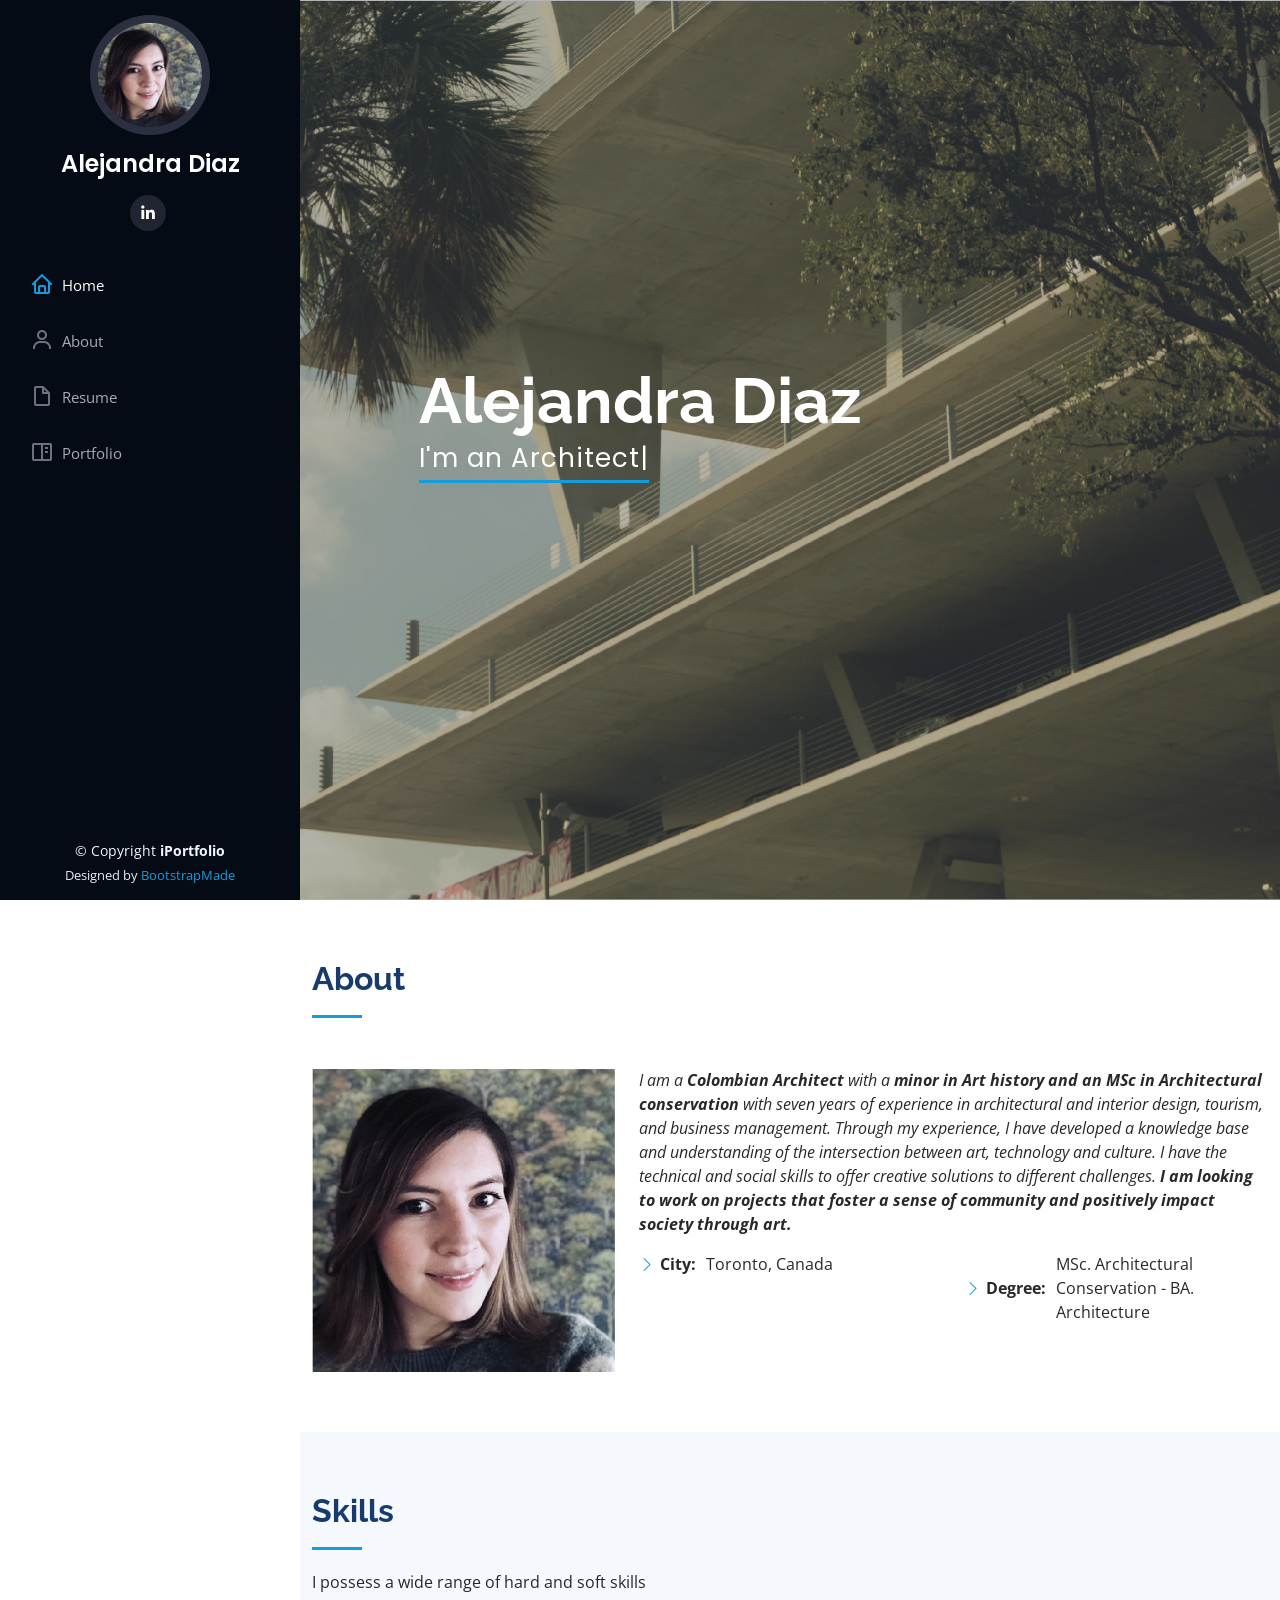
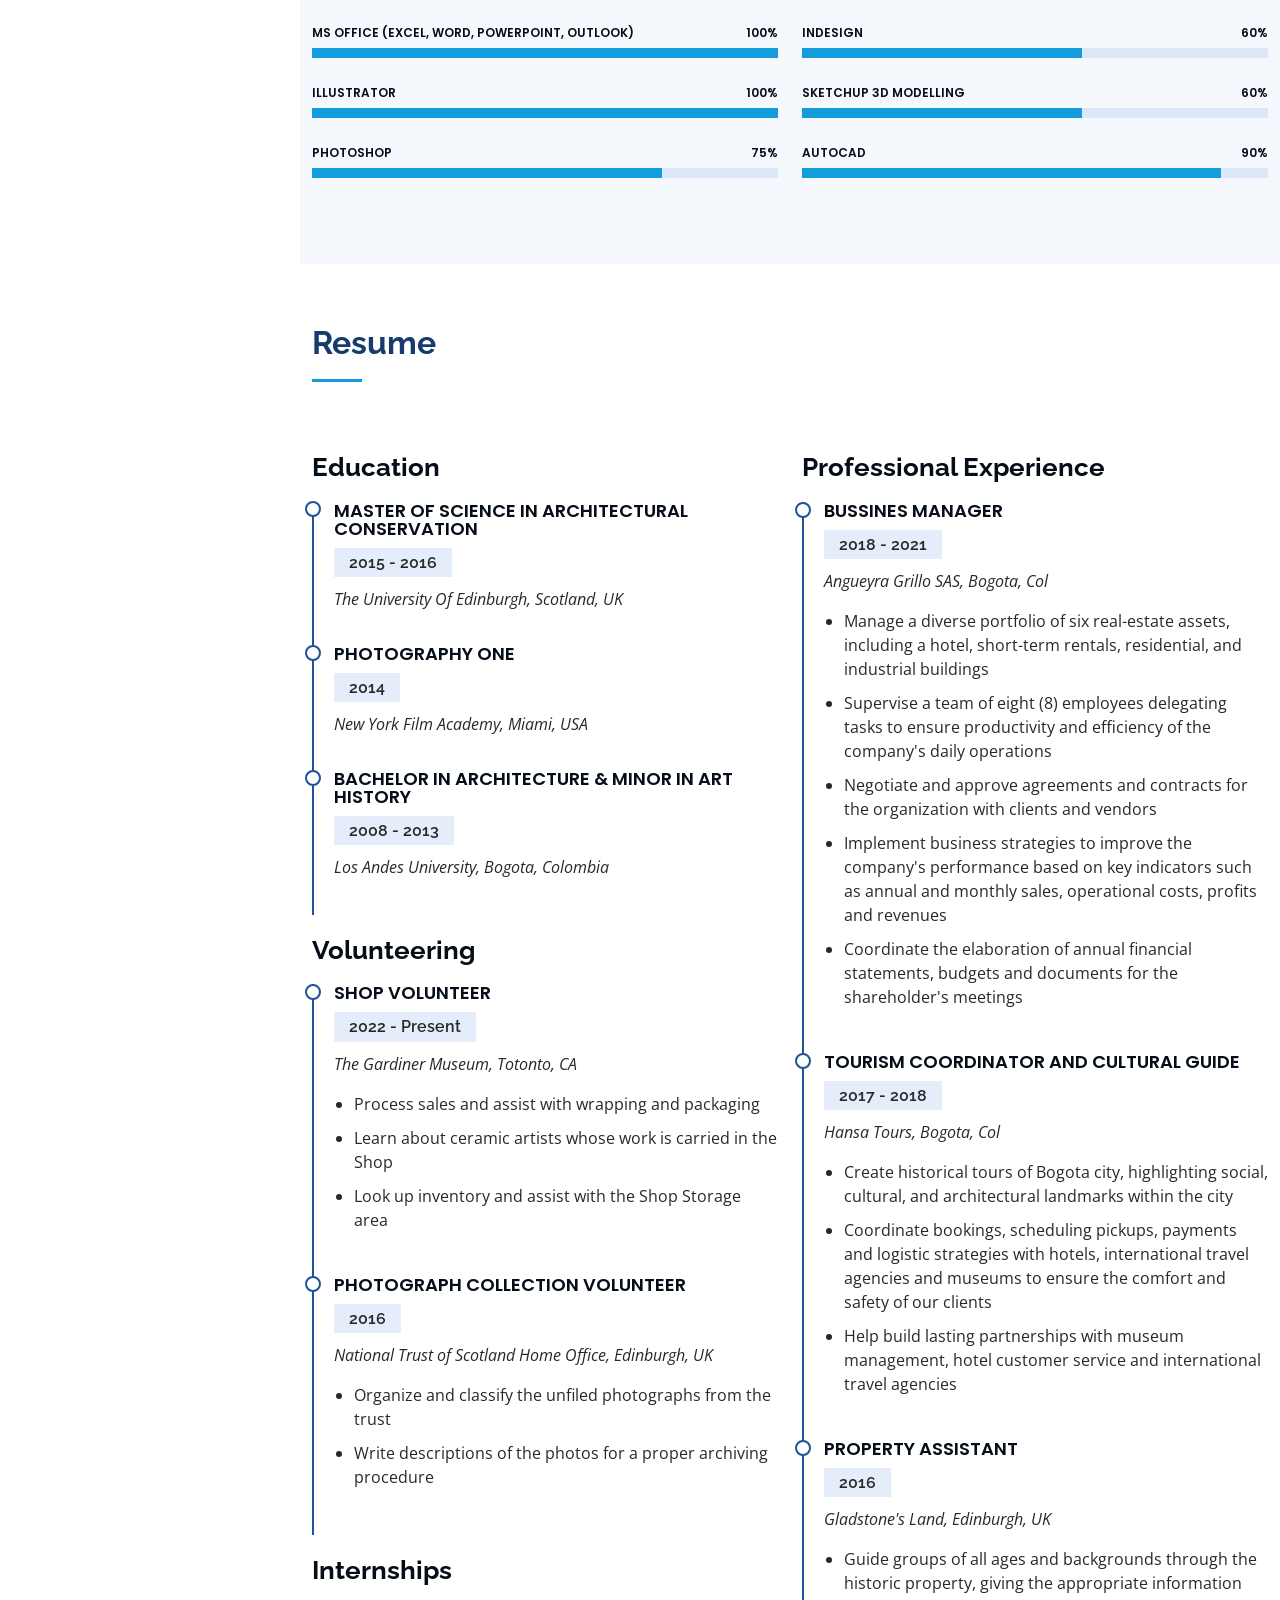
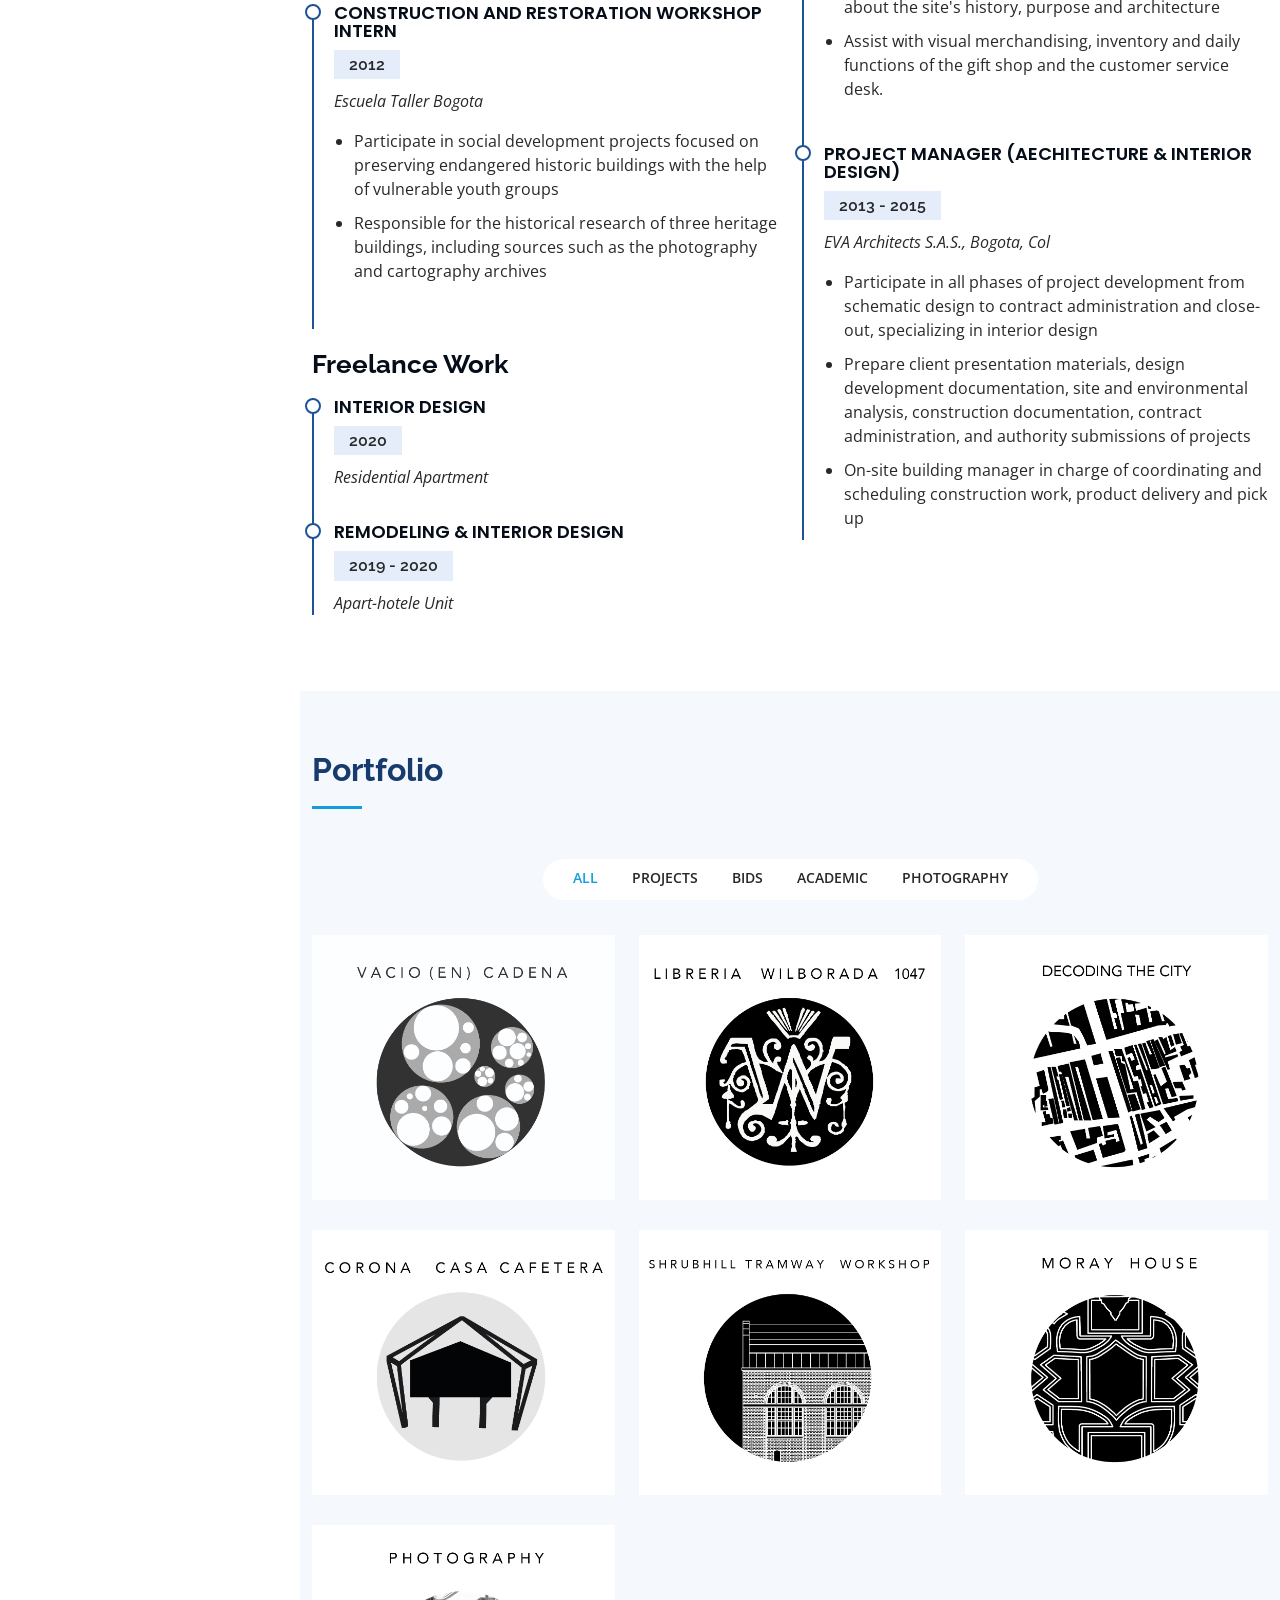
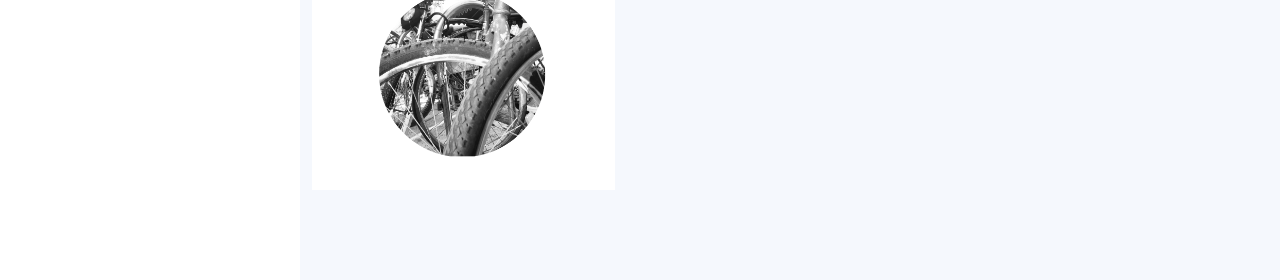
==== commit 8630bc8d: "Customize iPortfolio template for Alejandra Diaz portfolio - Remove unused template assets (placehol" ====
--- a/ale_portfolio/index.html
+++ b/ale_portfolio/index.html
@@ -5,13 +5,16 @@
   <meta charset="utf-8">
   <meta content="width=device-width, initial-scale=1.0" name="viewport">
 
-  <title>iPortfolio Bootstrap Template - Index</title>
-  <meta content="" name="description">
-  <meta content="" name="keywords">
+  <title>Alejandra Diaz | Portfolio</title>
+  <meta content="Architect, Designer, Photographer, Photography, Ceramics, Potery" name="keywords">
+  <meta name="description" content="I'm an architect, I'm creative, I'm a problem solver, I like photography, I love ceramics!" />
+
+  <meta property="og:title" content="Alejandra Diaz | Portfolio" />
+
 
   <!-- Favicons -->
-  <link href="assets/img/favicon.png" rel="icon">
-  <link href="assets/img/apple-touch-icon.png" rel="apple-touch-icon">
+  <link href="https://alejandradiaza.com/assets/img/favicon.png" rel="icon">
+  <link href="https://alejandradiaza.com/assets/img/apple-touch-icon.png" rel="apple-touch-icon">
 
   <!-- Google Fonts -->
   <link href="https://fonts.googleapis.com/css?family=Open+Sans:300,300i,400,400i,600,600i,700,700i|Raleway:300,300i,400,400i,500,500i,600,600i,700,700i|Poppins:300,300i,400,400i,500,500i,600,600i,700,700i" rel="stylesheet">
@@ -48,11 +51,7 @@
         <img src="assets/img/profile-img.jpg" alt="" class="img-fluid rounded-circle">
         <h1 class="text-light"><a href="index.html">Alejandra Diaz</a></h1>
         <div class="social-links mt-3 text-center">
-          <a href="#" class="twitter"><i class="bx bxl-twitter"></i></a>
-          <a href="#" class="facebook"><i class="bx bxl-facebook"></i></a>
-          <a href="#" class="instagram"><i class="bx bxl-instagram"></i></a>
-          <a href="#" class="google-plus"><i class="bx bxl-skype"></i></a>
-          <a href="#" class="linkedin"><i class="bx bxl-linkedin"></i></a>
+          <a href="https://www.linkedin.com/in/alejandra-diaz-angueyra" class="linkedin" target="_blank"><i class="bx bxl-linkedin"></i></a>
         </div>
       </div>
 
@@ -62,8 +61,8 @@
           <li><a href="#about" class="nav-link scrollto"><i class="bx bx-user"></i> <span>About</span></a></li>
           <li><a href="#resume" class="nav-link scrollto"><i class="bx bx-file-blank"></i> <span>Resume</span></a></li>
           <li><a href="#portfolio" class="nav-link scrollto"><i class="bx bx-book-content"></i> <span>Portfolio</span></a></li>
-          <li><a href="#services" class="nav-link scrollto"><i class="bx bx-server"></i> <span>Services</span></a></li>
-          <li><a href="#contact" class="nav-link scrollto"><i class="bx bx-envelope"></i> <span>Contact</span></a></li>
+          <!-- <li><a href="#services" class="nav-link scrollto"><i class="bx bx-server"></i> <span>Services</span></a></li>
+          <li><a href="#contact" class="nav-link scrollto"><i class="bx bx-envelope"></i> <span>Contact</span></a></li> -->
         </ul>
       </nav><!-- .nav-menu -->
     </div>
@@ -73,7 +72,7 @@
   <section id="hero" class="d-flex flex-column justify-content-center align-items-center">
     <div class="hero-container" data-aos="fade-in">
       <h1>Alejandra Diaz</h1>
-      <p>I'm <span class="typed" data-typed-items="Architecht, Designers, Freelancer, Photographer"></span></p>
+      <p><span class="typed" data-typed-items="I'm an Architect, I'm Creative, I'm a Problem Solver, I like Photography, I love Ceramics"></span></p>
     </div>
   </section><!-- End Hero -->
 
@@ -85,7 +84,7 @@
 
         <div class="section-title">
           <h2>About</h2>
-          <p>Magnam dolores commodi suscipit. Necessitatibus eius consequatur ex aliquid fuga eum quidem. Sit sint consectetur velit. Quisquam quos quisquam cupiditate. Et nemo qui impedit suscipit alias ea. Quia fugiat sit in iste officiis commodi quidem hic quas.</p>
+          <!-- <p></p> -->
         </div>
 
         <div class="row">
@@ -93,10 +92,13 @@
             <img src="assets/img/profile-img.jpg" class="img-fluid" alt="">
           </div>
           <div class="col-lg-8 pt-4 pt-lg-0 content" data-aos="fade-left">
-            <h3>Architect MSc.</h3>
+            <!-- <h3>Architect MSc.</h3> -->
             <p class="fst-italic">
-              Lorem ipsum dolor sit amet, consectetur adipiscing elit, sed do eiusmod tempor incididunt ut labore et dolore
-              magna aliqua.
+              I am a <b>Colombian Architect</b> with a <b>minor in Art history and an MSc in Architectural conservation</b> with seven years of
+              experience in architectural and interior design, tourism, and business management. Through my experience, I
+              have developed a knowledge base and understanding of the intersection between art, technology and culture.
+              I have the technical and social skills to offer creative solutions to different challenges. <b>I am looking to work on
+              projects that foster a sense of community and positively impact society through art.</b>
             </p>
             <div class="row">
               <div class="col-lg-6">
@@ -106,68 +108,19 @@
               </div>
               <div class="col-lg-6">
                 <ul>
-                  <li><i class="bi bi-chevron-right"></i> <strong>Degree:</strong> <span>MSc. Architectural Conservation</span></li>
+                  <li><i class="bi bi-chevron-right"></i> <strong>Degree:</strong> <span>MSc. Architectural Conservation - BA. Architecture</span></li>
                 </ul>
               </div>
             </div>
-            <p>
+            <!-- <p>
               Officiis eligendi itaque labore et dolorum mollitia officiis optio vero. Quisquam sunt adipisci omnis et ut. Nulla accusantium dolor incidunt officia tempore. Et eius omnis.
               Cupiditate ut dicta maxime officiis quidem quia. Sed et consectetur qui quia repellendus itaque neque. Aliquid amet quidem ut quaerat cupiditate. Ab et eum qui repellendus omnis culpa magni laudantium dolores.
-            </p>
+            </p> -->
           </div>
         </div>
 
       </div>
     </section><!-- End About Section -->
-
-    <!-- ======= Facts Section ======= -->
-    <!-- <section id="facts" class="facts">
-      <div class="container">
-
-        <div class="section-title">
-          <h2>Facts</h2>
-          <p>Magnam dolores commodi suscipit. Necessitatibus eius consequatur ex aliquid fuga eum quidem. Sit sint consectetur velit. Quisquam quos quisquam cupiditate. Et nemo qui impedit suscipit alias ea. Quia fugiat sit in iste officiis commodi quidem hic quas.</p>
-        </div>
-
-        <div class="row no-gutters">
-
-          <div class="col-lg-3 col-md-6 d-md-flex align-items-md-stretch" data-aos="fade-up">
-            <div class="count-box">
-              <i class="bi bi-emoji-smile"></i>
-              <span data-purecounter-start="0" data-purecounter-end="232" data-purecounter-duration="1" class="purecounter"></span>
-              <p><strong>Happy Clients</strong> consequuntur quae</p>
-            </div>
-          </div>
-
-          <div class="col-lg-3 col-md-6 d-md-flex align-items-md-stretch" data-aos="fade-up" data-aos-delay="100">
-            <div class="count-box">
-              <i class="bi bi-journal-richtext"></i>
-              <span data-purecounter-start="0" data-purecounter-end="521" data-purecounter-duration="1" class="purecounter"></span>
-              <p><strong>Projects</strong> adipisci atque cum quia aut</p>
-            </div>
-          </div>
-
-          <div class="col-lg-3 col-md-6 d-md-flex align-items-md-stretch" data-aos="fade-up" data-aos-delay="200">
-            <div class="count-box">
-              <i class="bi bi-headset"></i>
-              <span data-purecounter-start="0" data-purecounter-end="1453" data-purecounter-duration="1" class="purecounter"></span>
-              <p><strong>Hours Of Support</strong> aut commodi quaerat</p>
-            </div>
-          </div>
-
-          <div class="col-lg-3 col-md-6 d-md-flex align-items-md-stretch" data-aos="fade-up" data-aos-delay="300">
-            <div class="count-box">
-              <i class="bi bi-people"></i>
-              <span data-purecounter-start="0" data-purecounter-end="32" data-purecounter-duration="1" class="purecounter"></span>
-              <p><strong>Hard Workers</strong> rerum asperiores dolor</p>
-            </div>
-          </div>
-
-        </div>
-
-      </div>
-    </section> -->
-    <!-- End Facts Section -->
 
     <!-- ======= Skills Section ======= -->
     <section id="skills" class="skills section-bg">
@@ -175,7 +128,7 @@
 
         <div class="section-title">
           <h2>Skills</h2>
-          <p>Magnam dolores commodi suscipit. Necessitatibus eius consequatur ex aliquid fuga eum quidem. Sit sint consectetur velit. Quisquam quos quisquam cupiditate. Et nemo qui impedit suscipit alias ea. Quia fugiat sit in iste officiis commodi quidem hic quas.</p>
+          <p>I possess a wide range of hard and soft skills</p>
         </div>
 
         <div class="row skills-content">
@@ -183,48 +136,48 @@
           <div class="col-lg-6" data-aos="fade-up">
 
             <div class="progress">
-              <span class="skill">HTML <i class="val">100%</i></span>
+              <span class="skill">MS Office (Excel, Word, PowerPoint, Outlook) <i class="val">100%</i></span>
               <div class="progress-bar-wrap">
                 <div class="progress-bar" role="progressbar" aria-valuenow="100" aria-valuemin="0" aria-valuemax="100"></div>
               </div>
             </div>
 
             <div class="progress">
-              <span class="skill">CSS <i class="val">90%</i></span>
+              <span class="skill">Illustrator <i class="val">100%</i></span>
+              <div class="progress-bar-wrap">
+                <div class="progress-bar" role="progressbar" aria-valuenow="100" aria-valuemin="0" aria-valuemax="100"></div>
+              </div>
+            </div>
+
+            <div class="progress">
+              <span class="skill">Photoshop <i class="val">75%</i></span>
+              <div class="progress-bar-wrap">
+                <div class="progress-bar" role="progressbar" aria-valuenow="75" aria-valuemin="0" aria-valuemax="100"></div>
+              </div>
+            </div>
+
+          </div>
+
+          <div class="col-lg-6" data-aos="fade-up" data-aos-delay="100">
+
+            <div class="progress">
+              <span class="skill">InDesign <i class="val">60%</i></span>
+              <div class="progress-bar-wrap">
+                <div class="progress-bar" role="progressbar" aria-valuenow="60" aria-valuemin="0" aria-valuemax="100"></div>
+              </div>
+            </div>
+
+            <div class="progress">
+              <span class="skill">SketchUp 3D modelling <i class="val">60%</i></span>
+              <div class="progress-bar-wrap">
+                <div class="progress-bar" role="progressbar" aria-valuenow="60" aria-valuemin="0" aria-valuemax="100"></div>
+              </div>
+            </div>
+
+            <div class="progress">
+              <span class="skill">AutoCAD <i class="val">90%</i></span>
               <div class="progress-bar-wrap">
                 <div class="progress-bar" role="progressbar" aria-valuenow="90" aria-valuemin="0" aria-valuemax="100"></div>
-              </div>
-            </div>
-
-            <div class="progress">
-              <span class="skill">JavaScript <i class="val">75%</i></span>
-              <div class="progress-bar-wrap">
-                <div class="progress-bar" role="progressbar" aria-valuenow="75" aria-valuemin="0" aria-valuemax="100"></div>
-              </div>
-            </div>
-
-          </div>
-
-          <div class="col-lg-6" data-aos="fade-up" data-aos-delay="100">
-
-            <div class="progress">
-              <span class="skill">PHP <i class="val">80%</i></span>
-              <div class="progress-bar-wrap">
-                <div class="progress-bar" role="progressbar" aria-valuenow="80" aria-valuemin="0" aria-valuemax="100"></div>
-              </div>
-            </div>
-
-            <div class="progress">
-              <span class="skill">WordPress/CMS <i class="val">90%</i></span>
-              <div class="progress-bar-wrap">
-                <div class="progress-bar" role="progressbar" aria-valuenow="90" aria-valuemin="0" aria-valuemax="100"></div>
-              </div>
-            </div>
-
-            <div class="progress">
-              <span class="skill">Photoshop <i class="val">55%</i></span>
-              <div class="progress-bar-wrap">
-                <div class="progress-bar" role="progressbar" aria-valuenow="55" aria-valuemin="0" aria-valuemax="100"></div>
               </div>
             </div>
 
@@ -262,67 +215,115 @@
               <h4>Master of Science in Architectural Conservation</h4>
               <h5>2015 - 2016</h5>
               <p><em> The University Of Edinburgh, Scotland, UK</em></p>
-              <p>Qui deserunt veniam. Et sed aliquam labore tempore sed quisquam iusto autem sit. Ea vero voluptatum qui ut dignissimos deleniti nerada porti sand markend</p>
+              <!-- <p>Qui deserunt veniam. Et sed aliquam labore tempore sed quisquam iusto autem sit. Ea vero voluptatum qui ut dignissimos deleniti nerada porti sand markend</p> -->
             </div>
             <div class="resume-item">
               <h4>Photography One</h4>
               <h5>2014</h5>
               <p><em> New York Film Academy, Miami, USA</em></p>
-              <p>Qui deserunt veniam. Et sed aliquam labore tempore sed quisquam iusto autem sit. Ea vero voluptatum qui ut dignissimos deleniti nerada porti sand markend</p>
+              <!-- <p>Qui deserunt veniam. Et sed aliquam labore tempore sed quisquam iusto autem sit. Ea vero voluptatum qui ut dignissimos deleniti nerada porti sand markend</p> -->
             </div>
             <div class="resume-item">
               <h4>Bachelor in Architecture &amp; Minor in Art History</h4>
               <h5>2008 - 2013</h5>
-              <p><em>Los Andes University,Bogota, Colombia</em></p>
-              <ul>
+              <p><em>Los Andes University, Bogota, Colombia</em></p>
+              <!-- <ul>
                 <li>Quia nobis sequi est occaecati aut. 
                   <li>Quia nobis sequi est occaecati aut. Repudiandae</li>
                 </li>
-              </ul>
+              </ul> -->
               <p></p>
             </div>
             <h3 class="resume-title">Volunteering</h3>
             <div class="resume-item">
               <h4>Shop Volunteer</h4>
-              <h5>Present</h5>
+              <h5>2022 - Present</h5>
               <p><em> The Gardiner Museum, Totonto, CA</em></p>
-              <p>Qui deserunt veniam. Et sed aliquam labore tempore sed quisquam iusto autem sit. Ea vero voluptatum qui ut dignissimos deleniti nerada porti sand markend</p>
+              <ul>
+                <li>Process sales and assist with wrapping and packaging</li>
+                <li>Learn about ceramic artists whose work is carried in the Shop</li>
+                <li>Look up inventory and assist with the Shop Storage area</li>
+              </ul>
+              <!-- <p>Qui deserunt veniam. Et sed aliquam labore tempore sed quisquam iusto autem sit. Ea vero voluptatum qui ut dignissimos deleniti nerada porti sand markend</p> -->
             </div>
             <div class="resume-item">
               <h4>Photograph Collection Volunteer</h4>
               <h5>2016</h5>
               <p><em> National Trust of Scotland Home Office, Edinburgh, UK</em></p>
-              <p>Qui deserunt veniam. Et sed aliquam labore tempore sed quisquam iusto autem sit. Ea vero voluptatum qui ut dignissimos deleniti nerada porti sand markend</p>
+              <ul>
+                <li>Organize and classify the unfiled photographs from the trust</li>
+                <li>Write descriptions of the photos for a proper archiving procedure</li>
+              </ul>
+              <!-- <p>Qui deserunt veniam. Et sed aliquam labore tempore sed quisquam iusto autem sit. Ea vero voluptatum qui ut dignissimos deleniti nerada porti sand markend</p> -->
+            </div>
+            <h3 class="resume-title">Internships</h3>
+            <div class="resume-item">
+              <h4>Construction and Restoration Workshop Intern</h4>
+              <h5>2012</h5>
+              <p><em>Escuela Taller Bogota</em></p>
+              <ul>
+                <li>Participate in social development projects focused on preserving endangered historic buildings with the help
+                of vulnerable youth groups</li>
+                <li>Responsible for the historical research of three heritage buildings, including sources such as the photography
+                and cartography archives</li>
+              </ul>
+            </div>
+            <h3 class="resume-title">Freelance Work</h3>
+            <div class="resume-item">
+              <h4>Interior Design</h4>
+              <h5>2020</h5>
+              <p><em> Residential Apartment</em></p>
+              <!-- <ul>
+                <li>Lead in the design, development, and implementation of the graphic, layout, and production communication materials</li>
+              </ul> -->
+            </div>
+            <div class="resume-item">
+              <h4> Remodeling & Interior Design</h4>
+              <h5>2019 - 2020</h5>
+              <p><em> Apart-hotele Unit</em></p>
+              <!-- <ul>
+                <li>Lead in the design, development, and implementation of the graphic, layout, and production communication materials</li>
+              </ul> -->
+            </div>
+          </div>
+          <div class="col-lg-6" data-aos="fade-up" data-aos-delay="100">
+            <h3 class="resume-title">Professional Experience</h3>
+            <div class="resume-item">
+              <h4>Bussines Manager</h4>
+              <h5>2018 - 2021</h5>
+              <p><em>Angueyra Grillo SAS, Bogota, Col </em></p>
+              <ul>
+                <li>Manage a diverse portfolio of six real-estate assets, including a hotel, short-term rentals, residential, and
+                industrial buildings</li>
+                <li>Supervise a team of eight (8) employees delegating tasks to ensure productivity and efficiency of the
+                company's daily operations</li>
+                <li>Negotiate and approve agreements and contracts for the organization with clients and vendors</li>
+                <li>Implement business strategies to improve the company's performance based on key indicators such as annual
+                and monthly sales, operational costs, profits and revenues</li>
+                <li>Coordinate the elaboration of annual financial statements, budgets and documents for the shareholder's
+                meetings</li>
+              </ul>
+            </div>
+            <div class="resume-item">
+              <h4>Tourism coordinator and cultural guide</h4>
+              <h5>2017 - 2018</h5>
+              <p><em>Hansa Tours, Bogota, Col</em></p>
+              <ul>
+                <li>Create historical tours of Bogota city, highlighting social, cultural, and architectural landmarks within the city</li>
+                <li>Coordinate bookings, scheduling pickups, payments and logistic strategies with hotels, international travel
+                agencies and museums to ensure the comfort and safety of our clients</li>
+                <li>Help build lasting partnerships with museum management, hotel customer service and international travel
+                agencies</li>
+              </ul>
             </div>
             <div class="resume-item">
               <h4>Property Assistant</h4>
               <h5>2016</h5>
               <p><em> Gladstone's Land, Edinburgh, UK</em></p>
-              <p>Qui deserunt veniam. Et sed aliquam labore tempore sed quisquam iusto autem sit. Ea vero voluptatum qui ut dignissimos deleniti nerada porti sand markend</p>
-            </div>
-          </div>
-          <div class="col-lg-6" data-aos="fade-up" data-aos-delay="100">
-            <h3 class="resume-title">Professional Experience</h3>
-            <div class="resume-item">
-              <h4>Chief Executive Officer</h4>
-              <h5>2018 - 2021</h5>
-              <p><em>Angueyra Grillo SAS, Bogota, Col </em></p>
-              <ul>
-                <li>Lead in the design, development, and implementation of the graphic, layout, and production communication materials</li>
-                <li>Delegate tasks to the 7 members of the design team and provide counsel on all aspects of the project. </li>
-                <!-- <li>Supervise the assessment of all graphic materials in order to ensure quality and accuracy of the design</li> -->
-                <!-- <li>Oversee the efficient use of production project budgets ranging from $2,000 - $25,000</li> -->
-              </ul>
-            </div>
-            <div class="resume-item">
-              <h4>Tourism coordinator and cultural guide</h4>
-              <h5>2017 - 2018</h5>
-              <p><em>Hansa Tours, Bogota, Col</em></p>
-              <ul>
-                <li>Developed numerous marketing programs (logos, brochures,infographics, presentations, and advertisements).</li>
-                <li>Managed up to 5 projects or tasks at a given time while under pressure</li>
-                <!-- <li>Recommended and consulted with clients on the most appropriate graphic design</li> -->
-                <!-- <li>Created 4+ design presentations and proposals a month for clients and account managers</li> -->
+              <ul>
+                <li>Guide groups of all ages and backgrounds through the historic property, giving the appropriate information
+                  about the site's history, purpose and architecture</li>
+                <li>Assist with visual merchandising, inventory and daily functions of the gift shop and the customer service desk.</li>
               </ul>
             </div>
             <div class="resume-item">
@@ -330,36 +331,14 @@
               <h5>2013 - 2015</h5>
               <p><em>EVA Architects S.A.S., Bogota, Col</em></p>
               <ul>
-                <li>Developed numerous marketing programs (logos, brochures,infographics, presentations, and advertisements).</li>
-                <li>Managed up to 5 projects or tasks at a given time while under pressure</li>
-                <!-- <li>Recommended and consulted with clients on the most appropriate graphic design</li> -->
-                <!-- <li>Created 4+ design presentations and proposals a month for clients and account managers</li> -->
-              </ul>
-            </div>
-            <h3 class="resume-title">Freelance Work</h3>
-            <div class="resume-item">
-              <h4>Interior Design</h4>
-              <h5>2020</h5>
-              <p><em> Residential Apartment</em></p>
-              <ul>
-                <li>Lead in the design, development, and implementation of the graphic, layout, and production communication materials</li>
-                <!-- <li>Delegate tasks to the 7 members of the design team and provide counsel on all aspects of the project. </li> -->
-                <!-- <li>Supervise the assessment of all graphic materials in order to ensure quality and accuracy of the design</li> -->
-                <!-- <li>Oversee the efficient use of production project budgets ranging from $2,000 - $25,000</li> -->
-              </ul>
-            </div>
-            <div class="resume-item">
-              <h4> Remodeling & Interior Design</h4>
-              <h5>2019 - 2020</h5>
-              <p><em> Apart-hotele Unit</em></p>
-              <ul>
-                <li>Lead in the design, development, and implementation of the graphic, layout, and production communication materials</li>
-                <!-- <li>Delegate tasks to the 7 members of the design team and provide counsel on all aspects of the project. </li> -->
-                <!-- <li>Supervise the assessment of all graphic materials in order to ensure quality and accuracy of the design</li> -->
-                <!-- <li>Oversee the efficient use of production project budgets ranging from $2,000 - $25,000</li> -->
-              </ul>
-            </div>
-            
+                <li>Participate in all phases of project development from schematic design to contract administration and
+                close-out, specializing in interior design</li>
+                <li>Prepare client presentation materials, design development documentation, site and environmental analysis,
+                construction documentation, contract administration, and authority submissions of projects</li>
+                <li>On-site building manager in charge of coordinating and scheduling construction work, product delivery and
+                pick up</li>
+              </ul>
+            </div>            
           </div>
         </div>
 
@@ -391,298 +370,77 @@
 
           <div class="col-lg-4 col-md-6 portfolio-item filter-web">
             <div class="portfolio-wrap">
-              <img src="assets/img/portfolio/portfolio-1.jpg" class="img-fluid" alt="">
-              <div class="portfolio-links">
-                <a href="assets/img/portfolio/portfolio-1.jpg" data-gallery="portfolioGallery" class="portfolio-lightbox" title="App 1"><i class="bx bx-plus"></i></a>
-                <a href="portfolio-details.html" title="More Details"><i class="bx bx-link"></i></a>
+              <a href="portfolio-details/vacio-encadena-details.html" title="vacio-encadena"><img src="assets/img/portfolio/portfolio-1.jpg" class="img-fluid" alt=""></a>
+              <div class="portfolio-links">
+                <!-- <a href="assets/img/portfolio/portfolio-1.jpg" data-gallery="portfolioGallery" class="portfolio-lightbox" title="App 1"><i class="bx bx-plus"></i></a> -->
+                <a href="portfolio-details/vacio-encadena-details.html" title="vacio-encadena"><i class="bx bx-link"></i> More Details</a>
               </div>
             </div>
           </div>
 
           <div class="col-lg-4 col-md-6 portfolio-item filter-projects">
             <div class="portfolio-wrap">
-              <img src="assets/img/portfolio/portfolio-2.jpg" class="img-fluid" alt="">
-              <div class="portfolio-links">
-                <a href="assets/img/portfolio/portfolio-2.jpg" data-gallery="portfolioGallery" class="portfolio-lightbox" title="Web 3"><i class="bx bx-plus"></i></a>
-                <a href="portfolio-details.html" title="More Details"><i class="bx bx-link"></i></a>
+              <a href="portfolio-details/wilborada-details.html" title="wilborada"><img src="assets/img/portfolio/portfolio-2.jpg" class="img-fluid" alt=""></a>
+              <div class="portfolio-links">
+                <!-- <a href="assets/img/portfolio/portfolio-2.jpg" data-gallery="portfolioGallery" class="portfolio-lightbox" title="Web 3"><i class="bx bx-plus"></i></a> -->
+                <a href="portfolio-details/wilborada-details.html" title="wilborada"><i class="bx bx-link"></i> More Details</a>
               </div>
             </div>
           </div>
 
           <div class="col-lg-4 col-md-6 portfolio-item filter-web">
             <div class="portfolio-wrap">
-              <img src="assets/img/portfolio/portfolio-3.jpg" class="img-fluid" alt="">
-              <div class="portfolio-links">
-                <a href="assets/img/portfolio/portfolio-3.jpg" data-gallery="portfolioGallery" class="portfolio-lightbox" title="App 2"><i class="bx bx-plus"></i></a>
-                <a href="portfolio-details.html" title="More Details"><i class="bx bx-link"></i></a>
+              <a href="portfolio-details/decoding-the-city-details.html" title="decoding-the-city"></a><img src="assets/img/portfolio/portfolio-3.jpg" class="img-fluid" alt=""></a>
+              <div class="portfolio-links">
+                <!-- <a href="assets/img/portfolio/portfolio-3.jpg" data-gallery="portfolioGallery" class="portfolio-lightbox" title="App 2"><i class="bx bx-plus"></i></a> -->
+                <a href="portfolio-details/decoding-the-city-details.html" title="decoding-the-city"><i class="bx bx-link"></i> More Details</a>
               </div>
             </div>
           </div>
 
           <div class="col-lg-4 col-md-6 portfolio-item filter-card">
             <div class="portfolio-wrap">
-              <img src="assets/img/portfolio/portfolio-4.jpg" class="img-fluid" alt="">
-              <div class="portfolio-links">
-                <a href="assets/img/portfolio/portfolio-4.jpg" data-gallery="portfolioGallery" class="portfolio-lightbox" title="Card 2"><i class="bx bx-plus"></i></a>
-                <a href="portfolio-details.html" title="More Details"><i class="bx bx-link"></i></a>
+              <a href="portfolio-details/casa-cafetera-details.html" title="casa-cafetera"><img src="assets/img/portfolio/portfolio-4.jpg" class="img-fluid" alt=""></a>
+              <div class="portfolio-links">
+                <!-- <a href="assets/img/portfolio/portfolio-4.jpg" data-gallery="portfolioGallery" class="portfolio-lightbox" title="Card 2"><i class="bx bx-plus"></i></a> -->
+                <a href="portfolio-details/casa-cafetera-details.html" title="casa-cafetera"><i class="bx bx-link"></i> More Details</a>
               </div>
             </div>
           </div>
 
           <div class="col-lg-4 col-md-6 portfolio-item filter-web">
             <div class="portfolio-wrap">
-              <img src="assets/img/portfolio/portfolio-5.jpg" class="img-fluid" alt="">
-              <div class="portfolio-links">
-                <a href="assets/img/portfolio/portfolio-5.jpg" data-gallery="portfolioGallery" class="portfolio-lightbox" title="Web 2"><i class="bx bx-plus"></i></a>
-                <a href="portfolio-details.html" title="More Details"><i class="bx bx-link"></i></a>
+              <a href="portfolio-details/tramway-details.html" title="tramway"><img src="assets/img/portfolio/portfolio-5.jpg" class="img-fluid" alt=""></a>
+              <div class="portfolio-links">
+                <!-- <a href="assets/img/portfolio/portfolio-5.jpg" data-gallery="portfolioGallery" class="portfolio-lightbox" title="Web 2"><i class="bx bx-plus"></i></a> -->
+                <a href="portfolio-details/tramway-details.html" title="tramway"><i class="bx bx-link"></i> More Details</a>
               </div>
             </div>
           </div>
 
           <div class="col-lg-4 col-md-6 portfolio-item filter-web">
             <div class="portfolio-wrap">
-              <img src="assets/img/portfolio/portfolio-6.jpg" class="img-fluid" alt="">
-              <div class="portfolio-links">
-                <a href="assets/img/portfolio/portfolio-6.jpg" data-gallery="portfolioGallery" class="portfolio-lightbox" title="App 3"><i class="bx bx-plus"></i></a>
-                <a href="portfolio-details.html" title="More Details"><i class="bx bx-link"></i></a>
+              <a href="portfolio-details/moray-house-details.html" title="moray-house"><img src="assets/img/portfolio/portfolio-6.jpg" class="img-fluid" alt=""></a>
+              <div class="portfolio-links">
+                <!-- <a href="assets/img/portfolio/portfolio-6.jpg" data-gallery="portfolioGallery" class="portfolio-lightbox" title="App 3"><i class="bx bx-plus"></i></a> -->
+                <a href="portfolio-details/moray-house-details.html" title="moray-house"><i class="bx bx-link"></i> More Details</a>
               </div>
             </div>
           </div>
 
           <div class="col-lg-4 col-md-6 portfolio-item filter-photo">
             <div class="portfolio-wrap">
-              <img src="assets/img/portfolio/portfolio-7.jpg" class="img-fluid" alt="">
-              <div class="portfolio-links">
-                <a href="assets/img/portfolio/portfolio-7.jpg" data-gallery="portfolioGallery" class="portfolio-lightbox" title="Card 1"><i class="bx bx-plus"></i></a>
-                <a href="portfolio-details.html" title="More Details"><i class="bx bx-link"></i></a>
-              </div>
-            </div>
-          </div>
-
-          <!-- <div class="col-lg-4 col-md-6 portfolio-item filter-card">
-            <div class="portfolio-wrap">
-              <img src="assets/img/portfolio/portfolio-8.jpg" class="img-fluid" alt="">
-              <div class="portfolio-links">
-                <a href="assets/img/portfolio/portfolio-8.jpg" data-gallery="portfolioGallery" class="portfolio-lightbox" title="Card 3"><i class="bx bx-plus"></i></a>
-                <a href="portfolio-details.html" title="More Details"><i class="bx bx-link"></i></a>
-              </div>
-            </div>
-          </div> -->
-
-          <!-- <div class="col-lg-4 col-md-6 portfolio-item filter-web">
-            <div class="portfolio-wrap">
-              <img src="assets/img/portfolio/portfolio-9.jpg" class="img-fluid" alt="">
-              <div class="portfolio-links">
-                <a href="assets/img/portfolio/portfolio-9.jpg" data-gallery="portfolioGallery" class="portfolio-lightbox" title="Web 3"><i class="bx bx-plus"></i></a>
-                <a href="portfolio-details.html" title="More Details"><i class="bx bx-link"></i></a>
-              </div>
-            </div>
-          </div> -->
-
+              <a href="portfolio-details/photography-details.html" title="photography"><img src="assets/img/portfolio/portfolio-7.jpg" class="img-fluid" alt=""></a>
+              <div class="portfolio-links">
+                <!-- <a href="assets/img/portfolio/portfolio-7.jpg" data-gallery="portfolioGallery" class="portfolio-lightbox" title="Card 1"><i class="bx bx-plus"></i></a> -->
+                <a href="portfolio-details/photography-details.html" title="photography"><i class="bx bx-link"></i> More Details</a>
+              </div>
+            </div>
+          </div>
         </div>
 
       </div>
     </section><!-- End Portfolio Section -->
-
-    <!-- ======= Services Section ======= -->
-    <section id="services" class="services">
-      <div class="container">
-
-        <div class="section-title">
-          <h2>Services</h2>
-          <p>Magnam dolores commodi suscipit. Necessitatibus eius consequatur ex aliquid fuga eum quidem. Sit sint consectetur velit. Quisquam quos quisquam cupiditate. Et nemo qui impedit suscipit alias ea. Quia fugiat sit in iste officiis commodi quidem hic quas.</p>
-        </div>
-
-        <div class="row">
-          <div class="col-lg-4 col-md-6 icon-box" data-aos="fade-up">
-            <div class="icon"><i class="bi bi-briefcase"></i></div>
-            <h4 class="title"><a href="">Lorem Ipsum</a></h4>
-            <p class="description">Voluptatum deleniti atque corrupti quos dolores et quas molestias excepturi sint occaecati cupiditate non provident</p>
-          </div>
-          <div class="col-lg-4 col-md-6 icon-box" data-aos="fade-up" data-aos-delay="100">
-            <div class="icon"><i class="bi bi-card-checklist"></i></div>
-            <h4 class="title"><a href="">Dolor Sitema</a></h4>
-            <p class="description">Minim veniam, quis nostrud exercitation ullamco laboris nisi ut aliquip ex ea commodo consequat tarad limino ata</p>
-          </div>
-          <div class="col-lg-4 col-md-6 icon-box" data-aos="fade-up" data-aos-delay="200">
-            <div class="icon"><i class="bi bi-bar-chart"></i></div>
-            <h4 class="title"><a href="">Sed ut perspiciatis</a></h4>
-            <p class="description">Duis aute irure dolor in reprehenderit in voluptate velit esse cillum dolore eu fugiat nulla pariatur</p>
-          </div>
-          <div class="col-lg-4 col-md-6 icon-box" data-aos="fade-up" data-aos-delay="300">
-            <div class="icon"><i class="bi bi-binoculars"></i></div>
-            <h4 class="title"><a href="">Magni Dolores</a></h4>
-            <p class="description">Excepteur sint occaecat cupidatat non proident, sunt in culpa qui officia deserunt mollit anim id est laborum</p>
-          </div>
-          <div class="col-lg-4 col-md-6 icon-box" data-aos="fade-up" data-aos-delay="400">
-            <div class="icon"><i class="bi bi-brightness-high"></i></div>
-            <h4 class="title"><a href="">Nemo Enim</a></h4>
-            <p class="description">At vero eos et accusamus et iusto odio dignissimos ducimus qui blanditiis praesentium voluptatum deleniti atque</p>
-          </div>
-          <div class="col-lg-4 col-md-6 icon-box" data-aos="fade-up" data-aos-delay="500">
-            <div class="icon"><i class="bi bi-calendar4-week"></i></div>
-            <h4 class="title"><a href="">Eiusmod Tempor</a></h4>
-            <p class="description">Et harum quidem rerum facilis est et expedita distinctio. Nam libero tempore, cum soluta nobis est eligendi</p>
-          </div>
-        </div>
-
-      </div>
-    </section><!-- End Services Section -->
-
-    <!-- ======= Testimonials Section ======= -->
-    <section id="testimonials" class="testimonials section-bg">
-      <div class="container">
-
-        <div class="section-title">
-          <h2>Testimonials</h2>
-          <p>Magnam dolores commodi suscipit. Necessitatibus eius consequatur ex aliquid fuga eum quidem. Sit sint consectetur velit. Quisquam quos quisquam cupiditate. Et nemo qui impedit suscipit alias ea. Quia fugiat sit in iste officiis commodi quidem hic quas.</p>
-        </div>
-
-        <div class="testimonials-slider swiper" data-aos="fade-up" data-aos-delay="100">
-          <div class="swiper-wrapper">
-
-            <div class="swiper-slide">
-              <div class="testimonial-item" data-aos="fade-up">
-                <p>
-                  <i class="bx bxs-quote-alt-left quote-icon-left"></i>
-                  Proin iaculis purus consequat sem cure digni ssim donec porttitora entum suscipit rhoncus. Accusantium quam, ultricies eget id, aliquam eget nibh et. Maecen aliquam, risus at semper.
-                  <i class="bx bxs-quote-alt-right quote-icon-right"></i>
-                </p>
-                <img src="assets/img/testimonials/testimonials-1.jpg" class="testimonial-img" alt="">
-                <h3>Saul Goodman</h3>
-                <h4>Ceo &amp; Founder</h4>
-              </div>
-            </div><!-- End testimonial item -->
-
-            <div class="swiper-slide">
-              <div class="testimonial-item" data-aos="fade-up" data-aos-delay="100">
-                <p>
-                  <i class="bx bxs-quote-alt-left quote-icon-left"></i>
-                  Export tempor illum tamen malis malis eram quae irure esse labore quem cillum quid cillum eram malis quorum velit fore eram velit sunt aliqua noster fugiat irure amet legam anim culpa.
-                  <i class="bx bxs-quote-alt-right quote-icon-right"></i>
-                </p>
-                <img src="assets/img/testimonials/testimonials-2.jpg" class="testimonial-img" alt="">
-                <h3>Sara Wilsson</h3>
-                <h4>Designer</h4>
-              </div>
-            </div><!-- End testimonial item -->
-
-            <div class="swiper-slide">
-              <div class="testimonial-item" data-aos="fade-up" data-aos-delay="200">
-                <p>
-                  <i class="bx bxs-quote-alt-left quote-icon-left"></i>
-                  Enim nisi quem export duis labore cillum quae magna enim sint quorum nulla quem veniam duis minim tempor labore quem eram duis noster aute amet eram fore quis sint minim.
-                  <i class="bx bxs-quote-alt-right quote-icon-right"></i>
-                </p>
-                <img src="assets/img/testimonials/testimonials-3.jpg" class="testimonial-img" alt="">
-                <h3>Jena Karlis</h3>
-                <h4>Store Owner</h4>
-              </div>
-            </div><!-- End testimonial item -->
-
-            <div class="swiper-slide">
-              <div class="testimonial-item" data-aos="fade-up" data-aos-delay="300">
-                <p>
-                  <i class="bx bxs-quote-alt-left quote-icon-left"></i>
-                  Fugiat enim eram quae cillum dolore dolor amet nulla culpa multos export minim fugiat minim velit minim dolor enim duis veniam ipsum anim magna sunt elit fore quem dolore labore illum veniam.
-                  <i class="bx bxs-quote-alt-right quote-icon-right"></i>
-                </p>
-                <img src="assets/img/testimonials/testimonials-4.jpg" class="testimonial-img" alt="">
-                <h3>Matt Brandon</h3>
-                <h4>Freelancer</h4>
-              </div>
-            </div><!-- End testimonial item -->
-
-            <div class="swiper-slide">
-              <div class="testimonial-item" data-aos="fade-up" data-aos-delay="400">
-                <p>
-                  <i class="bx bxs-quote-alt-left quote-icon-left"></i>
-                  Quis quorum aliqua sint quem legam fore sunt eram irure aliqua veniam tempor noster veniam enim culpa labore duis sunt culpa nulla illum cillum fugiat legam esse veniam culpa fore nisi cillum quid.
-                  <i class="bx bxs-quote-alt-right quote-icon-right"></i>
-                </p>
-                <img src="assets/img/testimonials/testimonials-5.jpg" class="testimonial-img" alt="">
-                <h3>John Larson</h3>
-                <h4>Entrepreneur</h4>
-              </div>
-            </div><!-- End testimonial item -->
-
-          </div>
-          <div class="swiper-pagination"></div>
-        </div>
-
-      </div>
-    </section><!-- End Testimonials Section -->
-
-    <!-- ======= Contact Section ======= -->
-    <section id="contact" class="contact">
-      <div class="container">
-
-        <div class="section-title">
-          <h2>Contact</h2>
-          <p>Magnam dolores commodi suscipit. Necessitatibus eius consequatur ex aliquid fuga eum quidem. Sit sint consectetur velit. Quisquam quos quisquam cupiditate. Et nemo qui impedit suscipit alias ea. Quia fugiat sit in iste officiis commodi quidem hic quas.</p>
-        </div>
-
-        <div class="row" data-aos="fade-in">
-
-          <div class="col-lg-5 d-flex align-items-stretch">
-            <div class="info">
-              <div class="address">
-                <i class="bi bi-geo-alt"></i>
-                <h4>Location:</h4>
-                <p>A108 Adam Street, New York, NY 535022</p>
-              </div>
-
-              <div class="email">
-                <i class="bi bi-envelope"></i>
-                <h4>Email:</h4>
-                <p>info@example.com</p>
-              </div>
-
-              <div class="phone">
-                <i class="bi bi-phone"></i>
-                <h4>Call:</h4>
-                <p>+1 5589 55488 55s</p>
-              </div>
-
-              <iframe src="https://www.google.com/maps/embed?pb=!1m14!1m8!1m3!1d12097.433213460943!2d-74.0062269!3d40.7101282!3m2!1i1024!2i768!4f13.1!3m3!1m2!1s0x0%3A0xb89d1fe6bc499443!2sDowntown+Conference+Center!5e0!3m2!1smk!2sbg!4v1539943755621" frameborder="0" style="border:0; width: 100%; height: 290px;" allowfullscreen></iframe>
-            </div>
-
-          </div>
-
-          <div class="col-lg-7 mt-5 mt-lg-0 d-flex align-items-stretch">
-            <form action="forms/contact.php" method="post" role="form" class="php-email-form">
-              <div class="row">
-                <div class="form-group col-md-6">
-                  <label for="name">Your Name</label>
-                  <input type="text" name="name" class="form-control" id="name" required>
-                </div>
-                <div class="form-group col-md-6">
-                  <label for="name">Your Email</label>
-                  <input type="email" class="form-control" name="email" id="email" required>
-                </div>
-              </div>
-              <div class="form-group">
-                <label for="name">Subject</label>
-                <input type="text" class="form-control" name="subject" id="subject" required>
-              </div>
-              <div class="form-group">
-                <label for="name">Message</label>
-                <textarea class="form-control" name="message" rows="10" required></textarea>
-              </div>
-              <div class="my-3">
-                <div class="loading">Loading</div>
-                <div class="error-message"></div>
-                <div class="sent-message">Your message has been sent. Thank you!</div>
-              </div>
-              <div class="text-center"><button type="submit">Send Message</button></div>
-            </form>
-          </div>
-
-        </div>
-
-      </div>
-    </section><!-- End Contact Section -->
-
   </main><!-- End #main -->
 
   <!-- ======= Footer ======= -->
--- a/ale_portfolio/assets/css/style.css
+++ b/ale_portfolio/assets/css/style.css
@@ -1,10 +1,10 @@
-/**
-* Template Name: iPortfolio - v3.8.1
-* Template URL: https://bootstrapmade.com/iportfolio-bootstrap-portfolio-websites-template/
-* Author: BootstrapMade.com
-* License: https://bootstrapmade.com/license/
-*/
-
+/**
+* Template Name: iPortfolio - v3.8.1
+* Template URL: https://bootstrapmade.com/iportfolio-bootstrap-portfolio-websites-template/
+* Author: BootstrapMade.com
+* License: https://bootstrapmade.com/license/
+*/
+
 /*--------------------------------------------------------------
 # General
 --------------------------------------------------------------*/
@@ -587,7 +587,7 @@
 
 .portfolio .portfolio-wrap .portfolio-links a {
   color: #fff;
-  font-size: 28px;
+  font-size: 15px;
   text-align: center;
   background: rgba(20, 157, 221, 0.75);
   transition: 0.3s;
